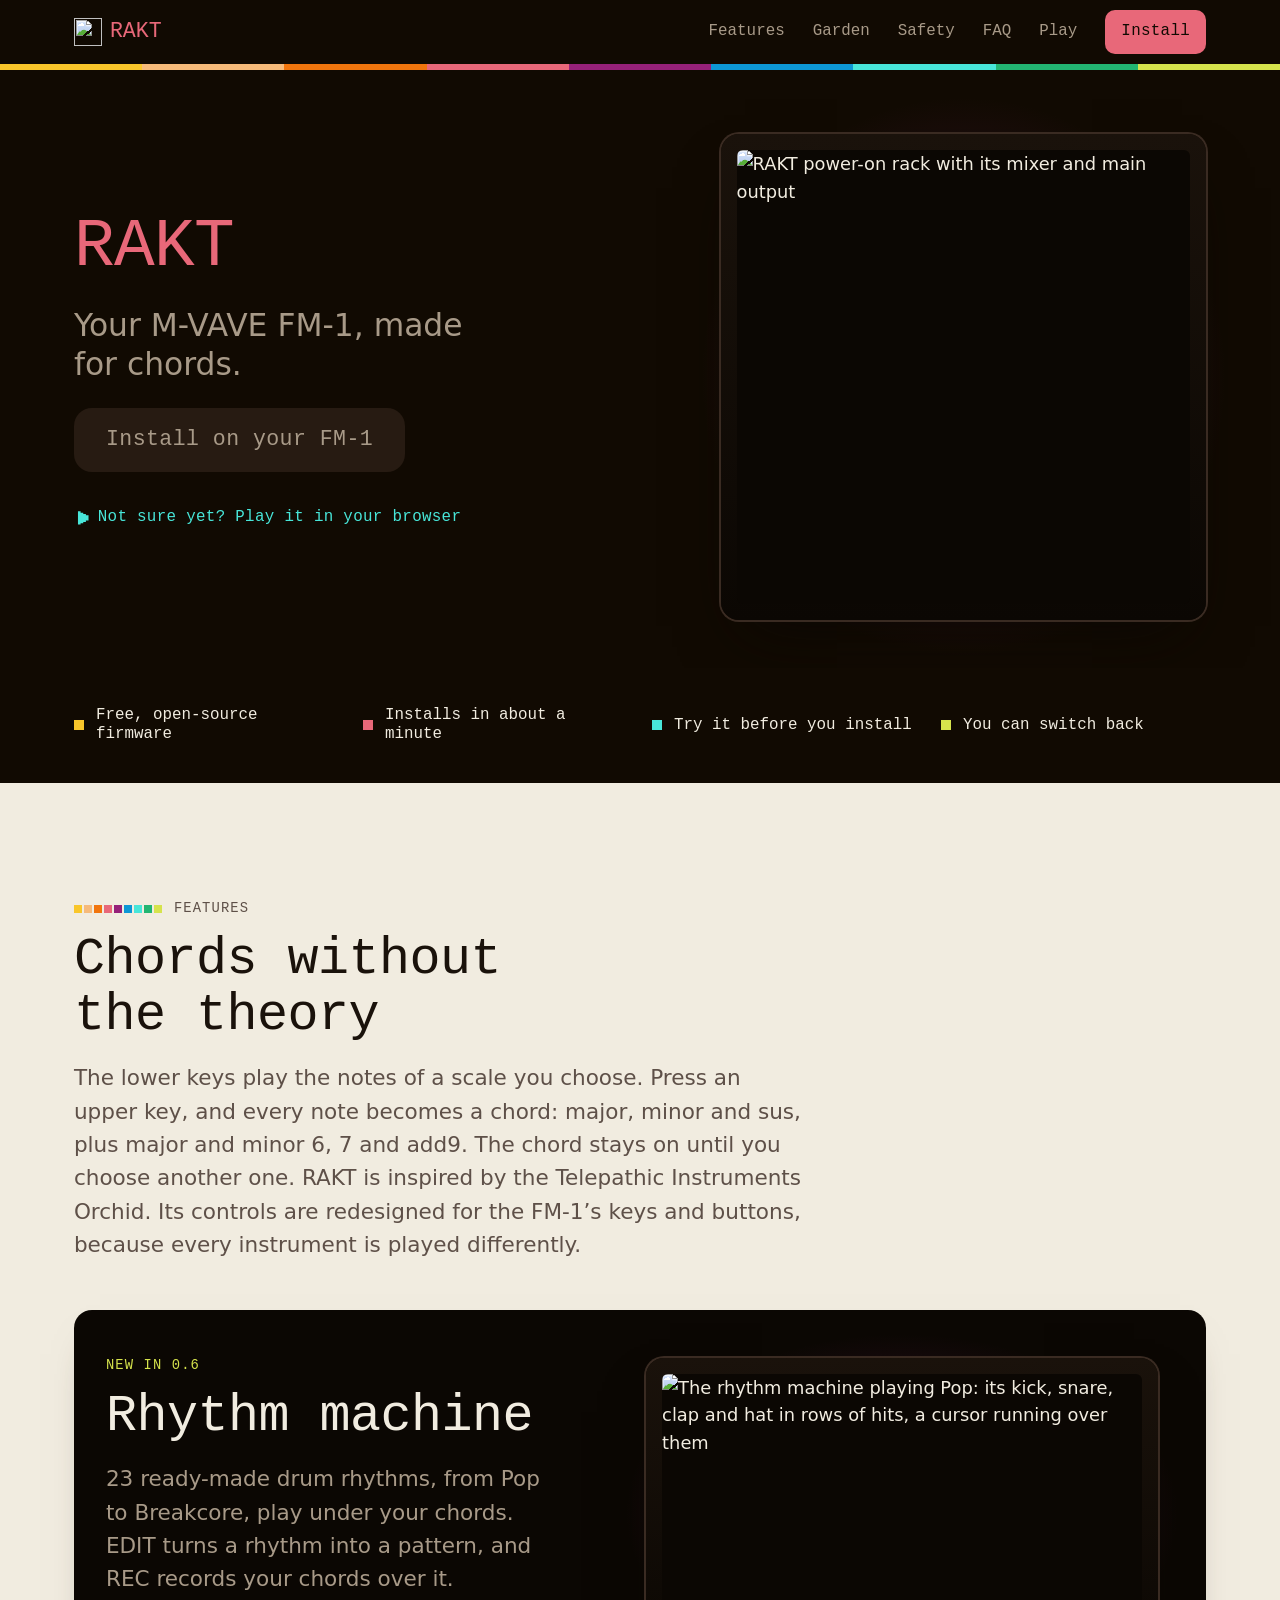
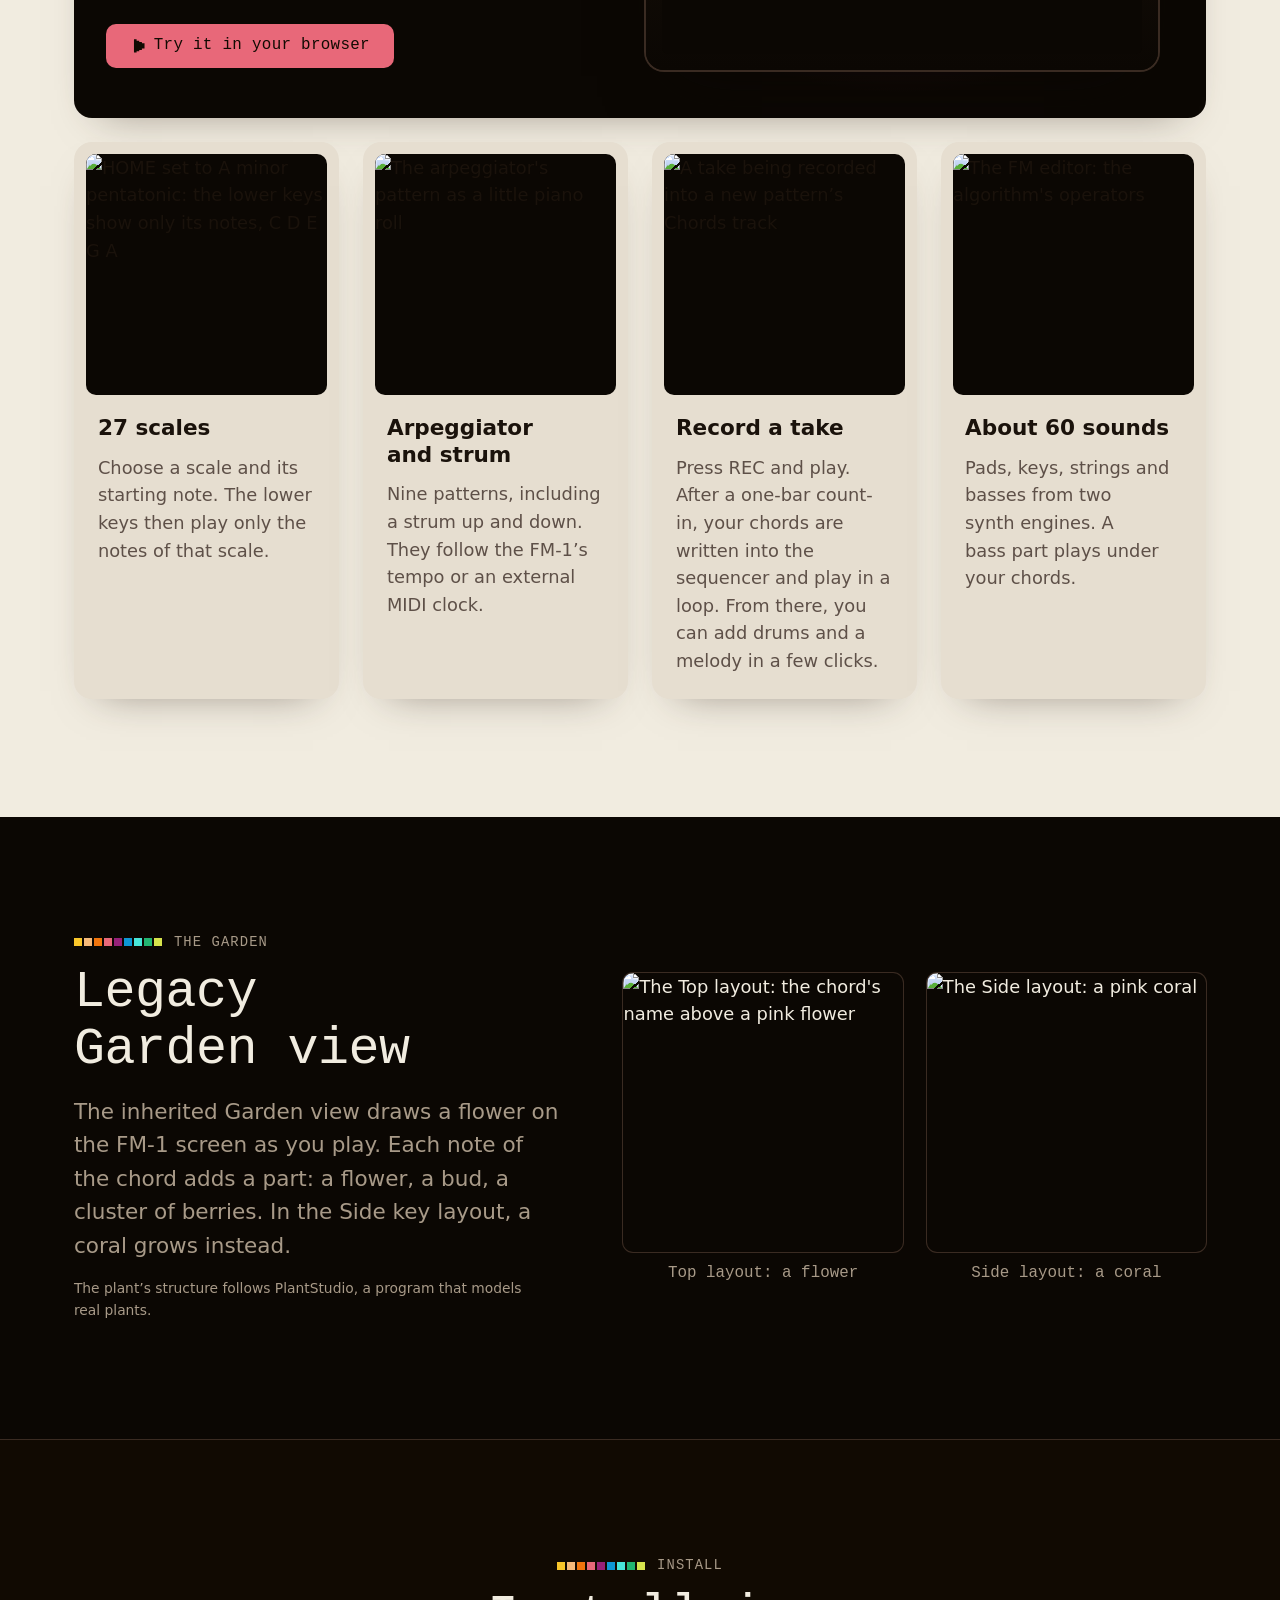
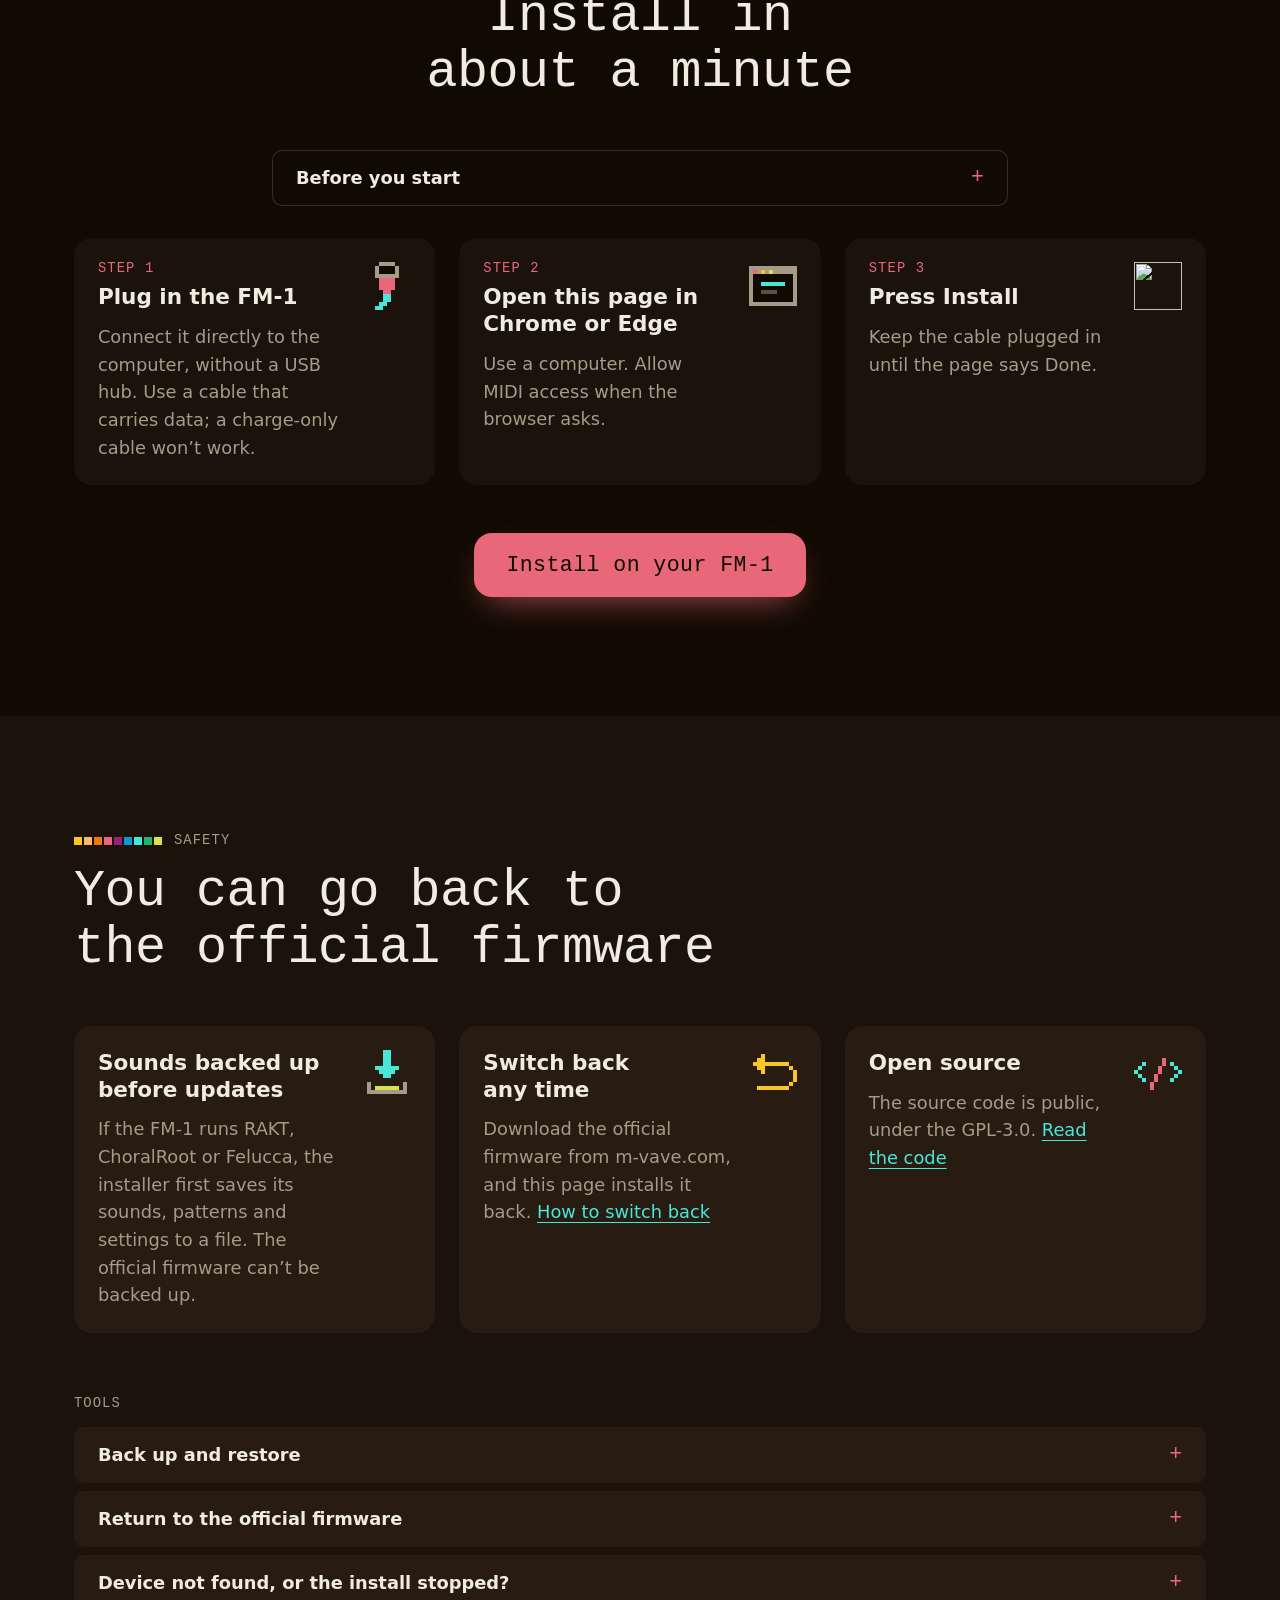
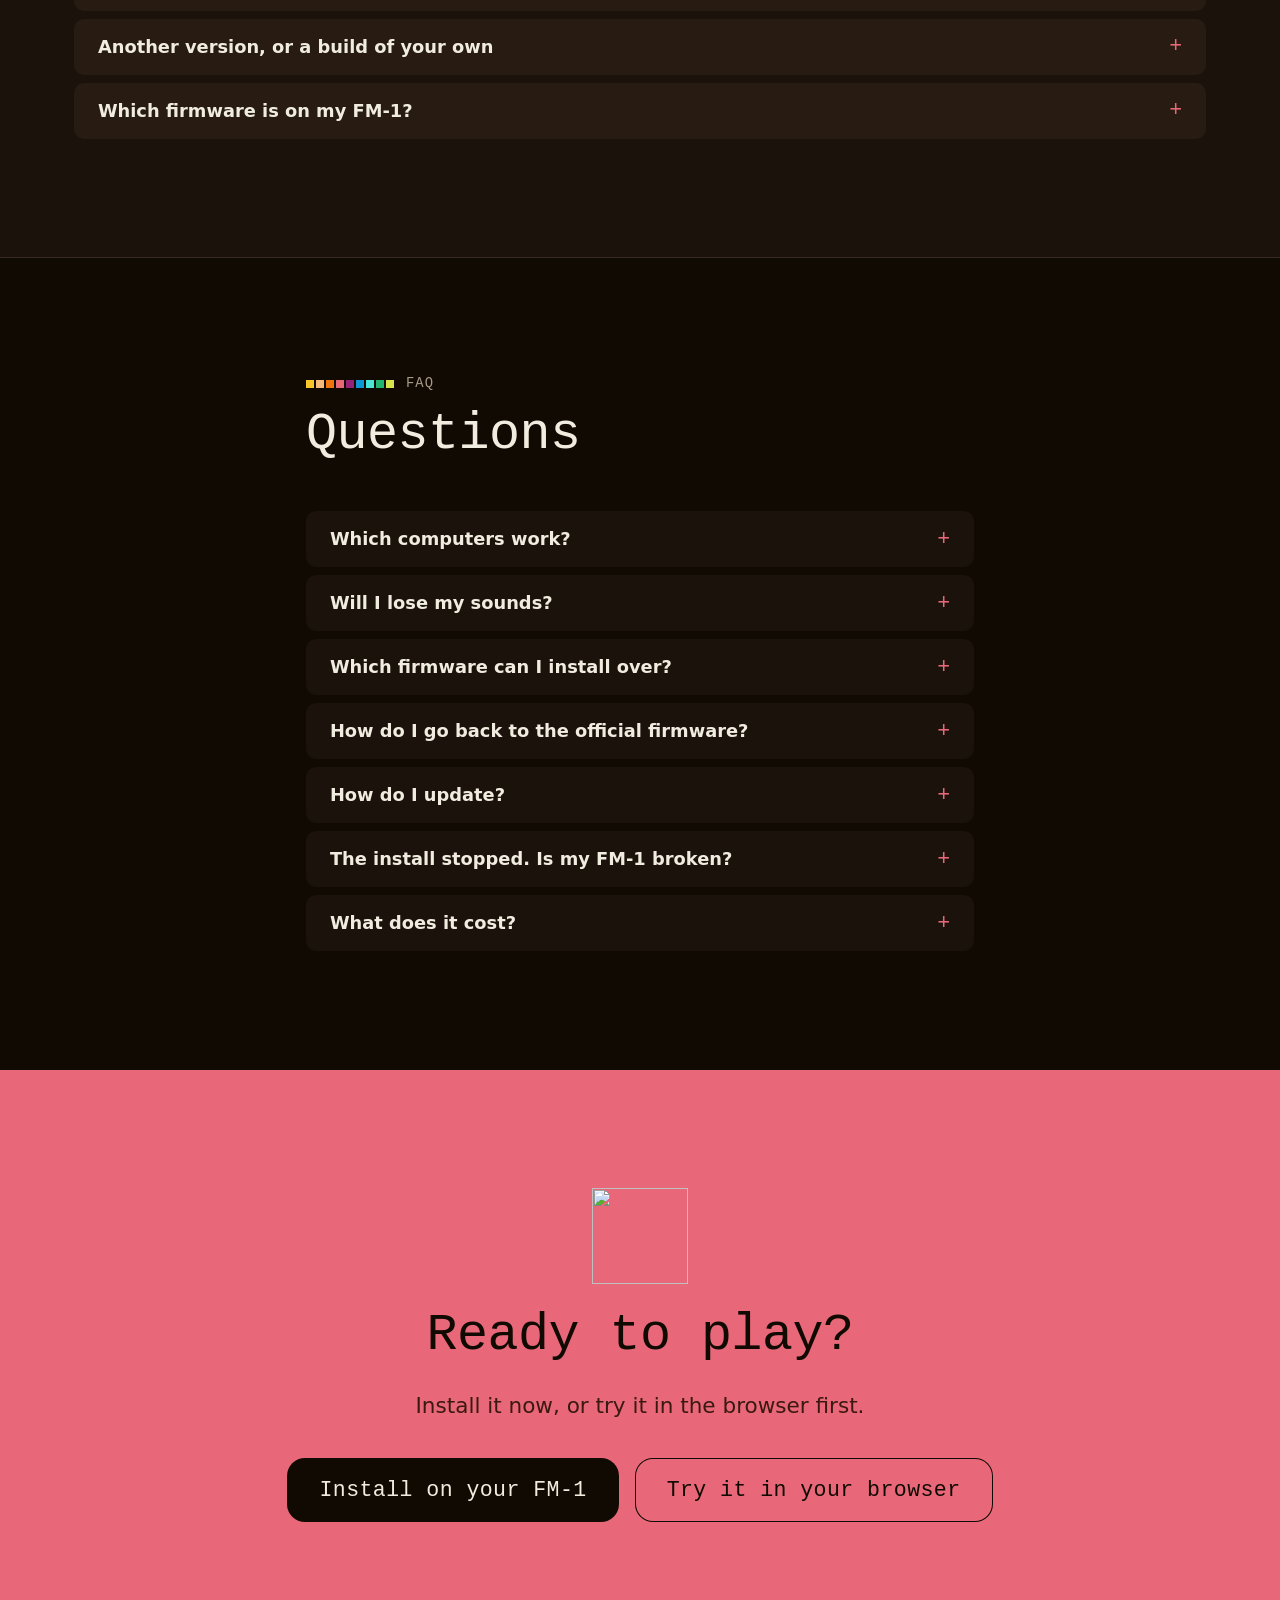
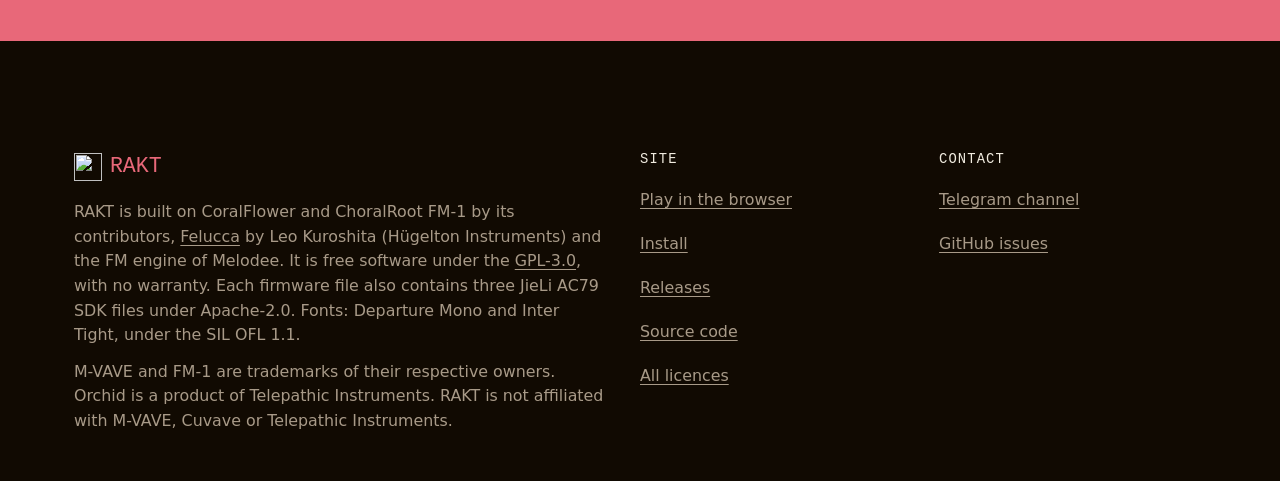
==== web/index.html @ 88589614 "Clean up RAKT branding and document Studio credits" ====
<!doctype html>
<!-- SPDX-License-Identifier: GPL-3.0-only
     Copyright (C) 2026 Leo Kuroshita (@kurogedelic), Hügelton Instruments
     Copyright (C) 2026 ChoralRoot FM-1 contributors (a fork of Felucca)
     Copyright (C) 2026 CoralFlower contributors -->
<!-- RAKT's site, its first page (/): what RAKT is, and its installer. The page's sections and the
     question each one answers: docs/site/STRUCTURE.md; the tokens and components: site.css (docs/site/DESIGN.md).
     The installer is ChoralRoot FM-1's (its web/index_pkg.html): the same update protocol (fm1ota.js), package checks
     (fm1pkg.js) and backup (fm1backup.js), loaded from this folder as modules. Its button is in the first screen, where
     its progress shows; every other "Install on your FM-1" button presses that one. The firmware to install: the newest
     version firmware/releases.json lists (fetched from this site and checked against its SHA-256), another version, or
     a .fwsc file the user picks (checked here before Install is enabled: RAKT and supported legacy identities, Felucca's
     update loader, every checksum of the package).
     web/test_installer.mjs runs this page against a simulated FM-1; tools/make_site.sh puts the site together. -->
<html lang="en">
<head>
<meta charset="utf-8">
<meta name="viewport" content="width=device-width, initial-scale=1">
<title>RAKT: chord firmware for the M-VAVE FM-1</title>
<meta name="description" content="RAKT makes the M-VAVE FM-1 an instrument for chords, with live chord guides, drums and editable progressions. It’s free and open source, and it installs from your browser in about a minute.">
<meta name="theme-color" content="#110A02">
<meta property="og:title" content="RAKT: chord firmware for the M-VAVE FM-1">
<meta property="og:description" content="Your M-VAVE FM-1, made for chords. Explore chords, drums and your own phrases. Free and open source.">
<meta property="og:image" content="images/rakt-boot/boot.gif">
<link rel="icon" href="favicon.svg" type="image/svg+xml">
<link rel="icon" href="favicon-32.png" sizes="32x32" type="image/png">
<link rel="apple-touch-icon" href="apple-touch-icon.png">
<link rel="preload" href="fonts/DepartureMono.woff" as="font" type="font/woff" crossorigin>
<link rel="stylesheet" href="site.css">
<script>document.documentElement.classList.add("js");</script>
</head>
<body>
<a class="skip" href="#main">Skip to content</a>
<header class="site-header">
  <div class="container site-header__row">
    <a class="brand" href="./" aria-label="RAKT, home"><img src="favicon.svg" width="28" height="28" alt=""><span><span class="brand-a">RAKT</span></span></a>
    <nav class="site-nav" aria-label="Sections">
      <a href="#features">Features</a>
      <a href="#garden">Garden</a>
      <a href="#safety">Safety</a>
      <a href="#faq">FAQ</a>
      <a href="play/">Play</a>
    </nav>
    <a class="btn btn--primary btn--sm site-header__cta" href="#install" data-header-cta>Install</a>
  </div>
  <div class="ramp" aria-hidden="true"><i></i><i></i><i></i><i></i><i></i><i></i><i></i><i></i><i></i></div>
</header>

<main id="main">
  <!-- 1 hero: what it is, for which device, one action (the installer itself) -->
  <section class="hero" id="install" aria-labelledby="hero-title">
    <div class="container hero__grid">
      <div class="hero__pitch">
        <h1 class="display-1" id="hero-title" tabindex="-1"><span class="brand-a">RAKT</span></h1>
        <p class="hero__lead">Your M-VAVE&nbsp;FM-1, made for chords.</p>
        <div class="installer">
          <button class="btn btn--primary btn--lg" id="go" type="button" disabled>Install on your FM-1</button>
          <p class="installer__ver" id="ver"></p>
          <p class="note" id="nomidi" hidden>Installing needs <b>Chrome or Edge on a computer</b>. On this device, you can still <a href="play/">try RAKT with sound</a>.</p>
          <noscript><p class="note note--warn">The installer needs JavaScript to talk to the FM-1.</p></noscript>
          <progress id="bar" max="100" value="0" aria-label="Install progress"></progress>
          <p class="installer__status" id="status" role="status"></p>
          <p class="pkg" id="pkg" role="status"></p>
          <label class="check" id="force-box" hidden><input id="force-risk" type="checkbox"><span><b>I understand the risk.</b> Install over this firmware anyway.</span></label>
          <div class="panel panel--ok" id="done" role="status" hidden>
            <p class="title" id="done-line"></p>
            <p>The FM-1 restarted with RAKT. You can unplug it now.</p>
            <p id="done-backup">To keep a copy of your sounds and patterns, use “<a href="#backup">Back up and restore</a>” below while the FM-1 is plugged in.</p>
          </div>
          <div class="panel panel--bad" id="interrupted" role="alert" hidden>
            <h3>The install stopped. In most cases, you can start it again.</h3>
            <p><b>Stopped before “Switching to update mode”?</b> Nothing was written. Plug the cable back in and press Install again.</p>
            <p><b>Stopped while writing, with the FM-1 still on?</b> It waits in update mode, with a black screen. Plug the cable back in and press Install again. Writing starts again from the beginning.</p>
            <p><b>Did it switch off, or did the battery die?</b> Switch it on. Three short flashes of the key lights and a black screen mean update mode: press Install again. This only works if the FM-1 already ran RAKT, or ChoralRoot 0.16 or later.</p>
            <p><b>One long flash, no flash, or a USB disk called WL82 UBOOT1.00?</b> See “<a href="#dark">Device not found</a>” below.</p>
          </div>
        </div>
        <a class="btn btn--ghost hero__play" href="play/"><svg viewBox="0 0 12 12" aria-hidden="true"><path d="M3 1h2v1h2v1h2v1h2v4h-2v1h-2v1h-2v1h-2z"/></svg>Not sure yet? Play it in your browser</a>
      </div>
      <div class="hero__visual">
        <div class="device">
          <div class="device__bezel"><img src="images/rakt-boot/boot.gif" width="240" height="240" alt="RAKT power-on rack with its mixer and main output" fetchpriority="high"></div>
        </div>
      </div>
    </div>
  </section>

  <!-- 2 facts: what it costs -->
  <section class="section section--band" aria-label="In short">
    <div class="container">
      <ul class="facts">
        <li style="--fact: var(--c-fire-400)"><i aria-hidden="true"></i>Free, open-source firmware</li>
        <li style="--fact: var(--c-rose-500)"><i aria-hidden="true"></i>Installs in about a minute</li>
        <li style="--fact: var(--c-sea-400)"><i aria-hidden="true"></i>Try it before you install</li>
        <li style="--fact: var(--c-lime-400)"><i aria-hidden="true"></i>You can switch back</li>
      </ul>
    </div>
  </section>

  <!-- 3 features: is it worth it -->
  <section class="section scope-inverse" id="features" aria-labelledby="features-title">
    <div class="container">
      <div class="section-head">
        <p class="eyebrow"><span class="ramp ramp--dots" aria-hidden="true"><i></i><i></i><i></i><i></i><i></i><i></i><i></i><i></i><i></i></span>Features</p>
        <h2 class="display-2" id="features-title">Chords without the theory</h2>
        <p class="lead">The lower keys play the notes of a scale you choose. Press an upper key, and every note becomes a chord: major, minor and sus, plus major and minor 6, 7 and add9. The chord stays on until you choose another one. RAKT is inspired by the Telepathic Instruments Orchid. Its controls are redesigned for the FM-1’s keys and buttons, because every instrument is played differently.</p>
      </div>
      <!-- the newest feature: a stage of its own on the cream, its screen playing, one action -->
      <article class="feature-new scope-stage" aria-labelledby="new-title">
        <div class="feature-new__text">
          <p class="feature-new__tag">New in 0.6</p>
          <h3 class="feature-new__title" id="new-title">Rhythm machine</h3>
          <p class="feature-new__lead">23 ready-made drum rhythms, from Pop to Breakcore, play under your chords. EDIT turns a rhythm into a pattern, and REC records your chords over it.</p>
          <a class="btn btn--primary feature-new__go" href="play/"><svg viewBox="0 0 12 12" aria-hidden="true"><path d="M3 1h2v1h2v1h2v1h2v4h-2v1h-2v1h-2v1h-2z"/></svg>Try it in your browser</a>
        </div>
        <div class="device feature-new__visual">
          <div class="device__bezel"><img src="images/rhythm.gif" width="480" height="280" alt="The rhythm machine playing Pop: its kick, snare, clap and hat in rows of hits, a cursor running over them" loading="lazy"></div>
        </div>
      </article>
      <div class="grid grid--4">
        <article class="card card--feature">
          <div class="card__media"><img src="images/scale.png" width="480" height="480" alt="HOME set to A minor pentatonic: the lower keys show only its notes, C D E G A" loading="lazy"></div>
          <h3 class="card__title">27 scales</h3>
          <p class="card__text">Choose a scale and its starting note. The lower keys then play only the notes of that scale.</p>
        </article>
        <article class="card card--feature">
          <div class="card__media"><img src="images/arp.png" width="480" height="480" alt="The arpeggiator's pattern as a little piano roll" loading="lazy"></div>
          <h3 class="card__title">Arpeggiator and strum</h3>
          <p class="card__text">Nine patterns, including a strum up and down. They follow the FM-1’s tempo or an external MIDI clock.</p>
        </article>
        <article class="card card--feature">
          <div class="card__media"><img src="images/take.png" width="480" height="480" alt="A take being recorded into a new pattern’s Chords track" loading="lazy"></div>
          <h3 class="card__title">Record a take</h3>
          <p class="card__text">Press REC and play. After a one-bar count-in, your chords are written into the sequencer and play in a loop. From there, you can add drums and a melody in a few clicks.</p>
        </article>
        <article class="card card--feature">
          <div class="card__media"><img src="images/fm-voice.png" width="480" height="480" alt="The FM editor: the algorithm's operators" loading="lazy"></div>
          <h3 class="card__title">About 60 sounds</h3>
          <p class="card__text">Pads, keys, strings and basses from two synth engines. A bass part plays under your chords.</p>
        </article>
      </div>
    </div>
  </section>

  <!-- 4 garden: why this one -->
  <section class="section scope-stage garden" id="garden" aria-labelledby="garden-title">
    <div class="container garden__grid">
      <div class="section-head garden__head">
        <p class="eyebrow"><span class="ramp ramp--dots" aria-hidden="true"><i></i><i></i><i></i><i></i><i></i><i></i><i></i><i></i><i></i></span>The garden</p>
        <h2 class="display-2" id="garden-title">Legacy Garden view</h2>
        <p class="lead">The inherited Garden view draws a flower on the FM-1 screen as you play. Each note of the chord adds a part: a flower, a bud, a cluster of berries. In the Side key layout, a coral grows instead.</p>
        <p class="caption">The plant’s structure follows PlantStudio, a program that models real plants.</p>
      </div>
      <div class="garden__screens">
        <figure class="screen"><img src="images/home.png" width="480" height="480" alt="The Top layout: the chord's name above a pink flower" loading="lazy"><figcaption>Top layout: a flower</figcaption></figure>
        <figure class="screen"><img src="images/coral.png" width="480" height="480" alt="The Side layout: a pink coral" loading="lazy"><figcaption>Side layout: a coral</figcaption></figure>
      </div>
    </div>
  </section>

  <!-- 5 how it installs: is it hard -->
  <section class="section" id="how" aria-labelledby="how-title">
    <div class="container">
      <div class="section-head section-head--center">
        <p class="eyebrow"><span class="ramp ramp--dots" aria-hidden="true"><i></i><i></i><i></i><i></i><i></i><i></i><i></i><i></i><i></i></span>Install</p>
        <h2 class="display-2" id="how-title">Install in about a minute</h2>
      </div>
      <details class="fold fold--quiet how__prep">
          <summary>Before you start</summary>
          <div class="fold__body">
            <ol class="checklist">
              <li><b>Charge the FM-1 fully.</b> It runs on battery during the install.</li>
              <li>Quit other apps that use MIDI, such as a DAW or a synth editor.</li>
              <li><b>Keep this page open</b> and the computer awake.</li>
            </ol>
            <p class="note note--warn"><b>Installing firmware is at your own risk.</b> RAKT is free software with no warranty. You can go back: the official firmware is on <a href="https://www.m-vave.com/download" target="_blank" rel="noopener">m-vave.com</a>.</p>
          </div>
      </details>
      <ol class="grid grid--3 steps">
        <li class="card card--icon">
          <svg class="pixel-icon" viewBox="0 0 12 12" width="48" height="48" aria-hidden="true"><path class="px-ash" d="M4 0h4v1h-4zM3 1h1v1h-1zM8 1h1v1h-1zM3 2h1v1h-1zM8 2h1v1h-1zM3 3h6v1h-6z"/><path class="px-night" d="M4 1h4v1h-4zM4 2h4v1h-4z"/><path class="px-rose" d="M4 4h4v1h-4zM4 5h4v1h-4zM4 6h4v1h-4zM5 7h2v1h-2z"/><path class="px-sea" d="M5 8h2v1h-2zM5 9h2v1h-2zM4 10h2v1h-2zM3 11h2v1h-2z"/></svg>
          <p class="step-label">Step 1</p>
          <h3 class="card__title">Plug in the FM-1</h3>
          <p class="card__text">Connect it directly to the computer, without a USB hub. Use a cable that carries data; a charge-only cable won’t work.</p>
        </li>
        <li class="card card--icon">
          <svg class="pixel-icon" viewBox="0 0 12 12" width="48" height="48" aria-hidden="true"><path class="px-ash" d="M0 1h12v1h-12zM0 2h1v1h-1zM2 2h1v1h-1zM4 2h1v1h-1zM6 2h6v1h-6zM0 3h1v1h-1zM11 3h1v1h-1zM0 4h1v1h-1zM11 4h1v1h-1zM0 5h1v1h-1zM11 5h1v1h-1zM0 6h1v1h-1zM11 6h1v1h-1zM0 7h1v1h-1zM11 7h1v1h-1zM0 8h1v1h-1zM11 8h1v1h-1zM0 9h1v1h-1zM11 9h1v1h-1zM0 10h12v1h-12z"/><path class="px-rose" d="M1 2h1v1h-1z"/><path class="px-fire" d="M3 2h1v1h-1z"/><path class="px-lime" d="M5 2h1v1h-1z"/><path class="px-night" d="M1 3h10v1h-10zM1 4h10v1h-10zM1 5h2v1h-2zM9 5h2v1h-2zM1 6h10v1h-10zM1 7h2v1h-2zM7 7h4v1h-4zM1 8h10v1h-10zM1 9h10v1h-10z"/><path class="px-sea" d="M3 5h6v1h-6z"/><path class="px-dim" d="M3 7h4v1h-4z"/></svg>
          <p class="step-label">Step 2</p>
          <h3 class="card__title">Open this page in Chrome or Edge</h3>
          <p class="card__text">Use a computer. Allow MIDI access when the browser asks.</p>
        </li>
        <li class="card card--icon">
          <img class="pixel-icon" src="favicon.svg" width="48" height="48" alt="">
          <p class="step-label">Step 3</p>
          <h3 class="card__title">Press Install</h3>
          <p class="card__text">Keep the cable plugged in until the page says Done.</p>
        </li>
      </ol>
      <div class="how__cta">
        <a class="btn btn--primary btn--lg" href="#install" data-install>Install on your FM-1</a>
      </div>
    </div>
  </section>

  <!-- 6 safety: can I break it, will I lose my sounds -->
  <section class="section scope-surface" id="safety" aria-labelledby="safety-title">
    <div class="container">
      <div class="section-head">
        <p class="eyebrow"><span class="ramp ramp--dots" aria-hidden="true"><i></i><i></i><i></i><i></i><i></i><i></i><i></i><i></i><i></i></span>Safety</p>
        <h2 class="display-2" id="safety-title">You can go back to the official firmware</h2>
      </div>
      <div class="grid grid--3">
        <div class="card card--icon">
          <svg class="pixel-icon" viewBox="0 0 12 12" width="48" height="48" aria-hidden="true"><path class="px-sea" d="M5 0h2v1h-2zM5 1h2v1h-2zM5 2h2v1h-2zM5 3h2v1h-2zM3 4h6v1h-6zM4 5h4v1h-4zM5 6h2v1h-2z"/><path class="px-ash" d="M1 8h1v1h-1zM10 8h1v1h-1zM1 9h1v1h-1zM10 9h1v1h-1zM1 10h10v1h-10z"/><path class="px-lime" d="M3 9h6v1h-6z"/></svg>
          <h3 class="card__title">Sounds backed up before updates</h3>
          <p class="card__text">If the FM-1 runs RAKT, ChoralRoot or Felucca, the installer first saves its sounds, patterns and settings to a file. The official firmware can’t be backed up.</p>
        </div>
        <div class="card card--icon">
          <svg class="pixel-icon" viewBox="0 0 12 12" width="48" height="48" aria-hidden="true"><path class="px-fire" d="M3 1h1v1h-1zM2 2h2v1h-2zM1 3h9v1h-9zM2 4h2v1h-2zM10 4h1v1h-1zM3 5h1v1h-1zM11 5h1v1h-1zM11 6h1v1h-1zM11 7h1v1h-1zM10 8h1v1h-1zM2 9h8v1h-8z"/></svg>
          <h3 class="card__title">Switch back any time</h3>
          <p class="card__text">Download the official firmware from <span class="nowrap">m-vave.com</span>, and this page installs it back. <a href="#stock">How to switch back</a></p>
        </div>
        <div class="card card--icon">
          <svg class="pixel-icon" viewBox="0 0 12 12" width="48" height="48" aria-hidden="true"><path class="px-rose" d="M7 2h1v1h-1zM7 3h1v1h-1zM6 4h1v1h-1zM6 5h1v1h-1zM5 6h1v1h-1zM5 7h1v1h-1zM4 8h1v1h-1zM4 9h1v1h-1z"/><path class="px-sea" d="M2 3h1v1h-1zM9 3h1v1h-1zM1 4h1v1h-1zM10 4h1v1h-1zM0 5h1v1h-1zM11 5h1v1h-1zM1 6h1v1h-1zM10 6h1v1h-1zM2 7h1v1h-1zM9 7h1v1h-1z"/></svg>
          <h3 class="card__title">Open source</h3>
          <p class="card__text">The source code is public, under the GPL-3.0. <a href="https://github.com/chasedeanda/rakt-fm1" target="_blank" rel="noopener">Read the code</a></p>
        </div>
      </div>

      <h3 class="tools__title">Tools</h3>
      <div class="tools">
        <details class="fold" id="backup">
          <summary>Back up and restore</summary>
          <div class="fold__body">
            <label class="check"><input id="backup-first" type="checkbox" checked><span><b>Back up my sounds before installing.</b> On by default.</span></label>
            <p class="note" id="backup-note" role="status" hidden></p>
            <div class="fold__cols">
              <div>
                <p>A backup is one .json file. It holds everything saved on the FM-1: your settings, the sequencer’s patterns and song, sound banks and 32 user sounds.</p>
                <p>Restore copies a backup onto the FM-1. It checks every part before it writes, then restarts the FM-1.</p>
                <p>Backup and restore work with RAKT, ChoralRoot and Felucca. The official firmware can’t make backups.</p>
              </div>
              <div>
                <div class="actions"><button class="btn btn--secondary" id="backup-go" type="button" disabled>Back up</button></div>
                <div class="filepick">
                  <button class="btn btn--secondary" id="restore-pick" type="button">Choose a backup file (.json)</button>
                  <span class="fname" id="restore-name">No file chosen</span>
                  <input id="restore-file" type="file" accept=".json,application/json" hidden>
                </div>
                <div class="actions"><button class="btn btn--secondary" id="restore-go" type="button" disabled>Restore</button></div>
                <p class="installer__status" id="backup-status" role="status"></p>
              </div>
            </div>
          </div>
        </details>
        <details class="fold" id="stock">
          <summary>Return to the official firmware</summary>
          <div class="fold__body">
            <div class="fold__cols">
              <div>
                <p class="note note--warn">The official firmware can’t use RAKT’s sounds, patterns or settings, so this page saves them to a backup file first.</p>
                <p>Download the official FM-1 V15 from <a href="https://www.m-vave.com/download" target="_blank" rel="noopener">M-VAVE Downloads</a>. Then choose its FM-1.fwsc file here, exactly as downloaded. Your browser checks the file, and nothing is uploaded.</p>
              </div>
              <div>
                <div class="filepick">
                  <button class="btn btn--secondary" id="stock-pick" type="button">Choose the official FM-1.fwsc</button>
                  <span class="fname" id="stock-name">No file chosen</span>
                  <input id="stock-file" type="file" accept=".fwsc" hidden>
                </div>
                <label class="check"><input id="stock-recovery" type="checkbox"><span>I’m finishing an update that was cut off, and I already have a backup on this computer.</span></label>
                <div class="actions"><button class="btn btn--secondary" id="stock-go" type="button" disabled>Back up and return to official V15</button></div>
              </div>
            </div>
            <progress id="stock-bar" max="100" value="0" aria-label="Progress of the return to the official firmware"></progress>
            <p class="installer__status" id="stock-status" role="status"></p>
            <div class="panel panel--ok" id="stock-done" role="status" hidden>
              <p class="title" id="stock-done-line"></p>
              <p id="stock-done-data"></p>
              <p>To come back, install RAKT with the Install button at the top. Then press Restore and choose that backup file.</p>
            </div>
            <div class="panel panel--bad" id="stock-interrupted" role="alert" hidden>
              <h3>The return to the official firmware stopped.</h3>
              <p><b>Stopped before “Switching to update mode”?</b> Nothing was written. Plug the cable back in and press the button again.</p>
              <p><b>Stopped while writing, with the FM-1 still on?</b> It waits in update mode, with a black screen. Plug the cable back in, tick “I’m finishing an update that was cut off” and press the button again, with the same official file chosen.</p>
              <p><b>Did it switch off, or did the battery die?</b> Switch it on and do the same. If this page doesn’t find it, see “<a href="#dark">Device not found</a>”.</p>
            </div>
            <details class="log-fold"><summary>Show the log</summary><pre class="log" id="stock-log"></pre></details>
          </div>
        </details>
        <details class="fold" id="dark">
          <summary>Device not found, or the install stopped?</summary>
          <div class="fold__body">
            <div class="fold__cols">
              <div>
                <p><b>Check the cable first.</b> Use a data cable, straight to the computer, not through a hub. Quit other apps that use MIDI. Switch the FM-1 on and press Install again.</p>
                <p><b>Start update mode by hand.</b> In update mode, the screen stays black and the FM-1 waits for new firmware. Switch the FM-1 off. Hold OCT&minus; and switch it on. When the key lights flash three times and the screen stays black, it is in update mode: press Install. To leave without installing, switch the FM-1 off and on. This works with RAKT, or ChoralRoot 0.16 or later.</p>
                <p><b>One long flash instead of three?</b> Switch off for 10 seconds and try once more. A second long flash means the FM-1 can’t start update mode by itself. Until you switch it off, it appears as the USB disk described below.</p>
                <p><b>While RAKT runs,</b> you can also hold OCT&minus;, OCT+ and HOME for five seconds. A countdown appears; let go to cancel. When it ends, the FM-1 is in update mode.</p>
              </div>
              <div>
                <p><b>A screen that says SAFE MODE?</b> The firmware crashed twice while starting, so it now starts without your saved data. That data stays untouched. Back up and Install both work in safe mode. To try your saved data again, switch the FM-1 off and on.</p>
                <p><b>A black screen, and a USB disk called WL82 UBOOT1.00</b> (USB ID 4C4A:8057) instead of the FM-1? That is the chip’s ROM boot mode. The firmware doesn’t start, and this page can’t reach the FM-1 in this mode. Don’t format that disk. The <a href="https://github.com/Quixotic7/MvaveFM1Unbricker" target="_blank" rel="noopener">MvaveFM1Unbricker</a> tool can put the official V15 back over the same cable.</p>
                <p><b>Nothing shows up at all, not even that disk?</b> Then the way back is hardware: the FM-1 Transporter, a small RP2040 board on the USB lines. See <a href="https://github.com/kurogedelic/FM-1-transporter" target="_blank" rel="noopener">FM-1-transporter</a>.</p>
              </div>
            </div>
          </div>
        </details>
        <details class="fold" id="own">
          <summary>Another version, or a build of your own</summary>
          <div class="fold__body">
            <div class="versions" id="versions" role="group" aria-label="Released versions" hidden></div>
            <div class="notes" id="notes"></div>
            <p id="rel-none">Testing your own build? Choose its .fwsc file here.</p>
            <p id="rel-some" hidden>Or choose a build of your own:</p>
            <div class="filepick">
              <button class="btn btn--secondary" id="pkg-pick" type="button">Choose a .fwsc file</button>
              <span class="fname" id="pkg-name">No file chosen</span>
              <input id="pkg-file" type="file" accept=".fwsc" hidden>
            </div>
            <p class="pkg" id="pkg-own" role="status"></p>
            <p class="caption" id="pkg-sum"></p>
            <div class="actions"><a class="btn btn--primary" href="#install" data-install>Install on your FM-1</a></div>
          </div>
        </details>
        <details class="fold" id="check">
          <summary>Which firmware is on my FM-1?</summary>
          <div class="fold__body">
            <div class="actions">
              <button class="btn btn--secondary" id="check-go" type="button" disabled>Ask the FM-1</button>
              <p class="unit" id="unit" role="status" hidden></p>
            </div>
            <details class="log-fold"><summary>Show the log</summary><pre class="log" id="log"></pre></details>
          </div>
        </details>
      </div>
    </div>
  </section>

  <!-- 7 FAQ: the questions left -->
  <section class="section" id="faq" aria-labelledby="faq-title">
    <div class="container container--narrow">
      <div class="section-head">
        <p class="eyebrow"><span class="ramp ramp--dots" aria-hidden="true"><i></i><i></i><i></i><i></i><i></i><i></i><i></i><i></i><i></i></span>FAQ</p>
        <h2 class="display-2" id="faq-title">Questions</h2>
      </div>
      <details class="fold">
        <summary>Which computers work?</summary>
        <div class="fold__body"><p>The installer works in Chrome or Edge on a computer: Windows, macOS, Linux or ChromeOS. On a phone, you can still <a href="play/">try it in the browser</a>.</p></div>
      </details>
      <details class="fold">
        <summary>Will I lose my sounds?</summary>
        <div class="fold__body"><p>From RAKT, ChoralRoot or Felucca: no. An update keeps RAKT’s sounds, and the installer saves the others to a file first. From the official firmware: RAKT can’t use its sounds, and this page can’t save them.</p></div>
      </details>
      <details class="fold">
        <summary>Which firmware can I install over?</summary>
        <div class="fold__body"><p>The official M-VAVE firmware, ChoralRoot, Felucca and Melodee. To keep your FM-1 safe, the installer refuses early test builds such as Sloop.</p></div>
      </details>
      <details class="fold">
        <summary>How do I go back to the official firmware?</summary>
        <div class="fold__body"><p>Download the official FM-1 V15 file from <span class="nowrap">m-vave.com</span>. Then open “<a href="#stock">Return to the official firmware</a>” on this page, choose that file and press “Back up and return to official V15”.</p></div>
      </details>
      <details class="fold">
        <summary>How do I update?</summary>
        <div class="fold__body"><p>Come back to this page and press Install. It picks the newest version and keeps your sounds.</p></div>
      </details>
      <details class="fold">
        <summary>The install stopped. Is my FM-1 broken?</summary>
        <div class="fold__body"><p>Almost never. Plug the cable back in and press Install again. If the FM-1 doesn’t show up, see “<a href="#dark">Device not found</a>”.</p></div>
      </details>
      <details class="fold">
        <summary>What does it cost?</summary>
        <div class="fold__body"><p>Nothing. There are no ads and no paid version.</p></div>
      </details>
    </div>
  </section>

  <!-- 8 the end: one more chance to act -->
  <section class="section scope-accent final" aria-labelledby="final-title">
    <div class="container final__inner">
      <img class="pixel-icon pixel-icon--xl" src="favicon.svg" width="96" height="96" alt="">
      <h2 class="display-2" id="final-title">Ready to play?</h2>
      <p class="lead">Install it now, or try it in the browser first.</p>
      <div class="actions final__actions">
        <a class="btn btn--primary btn--lg" href="#install" data-install>Install on your FM-1</a>
        <a class="btn btn--secondary btn--lg" href="play/">Try it in your browser</a>
      </div>
    </div>
  </section>
</main>

<footer class="site-footer">
  <div class="container">
    <div class="site-footer__grid">
      <div>
        <p><a class="brand" href="./"><img src="favicon.svg" width="28" height="28" alt=""><span><span class="brand-a">RAKT</span></span></a></p>
        <p>RAKT is built on CoralFlower and ChoralRoot FM-1 by its contributors, <a href="https://github.com/hugelton/Felucca" target="_blank" rel="noopener">Felucca</a> by Leo Kuroshita (Hügelton Instruments) and the FM engine of Melodee. It is free software under the <a href="firmware/LICENSE">GPL-3.0</a>, with no warranty. Each firmware file also contains three JieLi AC79 SDK files under Apache-2.0. Fonts: Departure Mono and Inter Tight, under the SIL OFL 1.1.</p>
        <p>M-VAVE and FM-1 are trademarks of their respective owners. Orchid is a product of Telepathic Instruments. RAKT is not affiliated with M-VAVE, Cuvave or Telepathic Instruments.</p>
      </div>
      <nav aria-labelledby="foot-site">
        <h2 id="foot-site">Site</h2>
        <ul>
          <li><a href="play/">Play in the browser</a></li>
          <li><a href="#install">Install</a></li>
          <li><a href="https://github.com/chasedeanda/rakt-fm1/releases" target="_blank" rel="noopener">Releases</a></li>
          <li><a href="https://github.com/chasedeanda/rakt-fm1" target="_blank" rel="noopener">Source code</a></li>
          <li><a href="https://github.com/chasedeanda/rakt-fm1/blob/main/LICENSING.md" target="_blank" rel="noopener">All licences</a></li>
        </ul>
      </nav>
      <nav aria-labelledby="foot-contact">
        <h2 id="foot-contact">Contact</h2>
        <ul>
          <li><a href="https://t.me/ficusficusov" target="_blank" rel="noopener">Telegram channel</a></li>
          <li><a href="https://github.com/chasedeanda/rakt-fm1/issues" target="_blank" rel="noopener">GitHub issues</a></li>
        </ul>
      </nav>
    </div>
  </div>
</footer>

<script type="module">
import { Package, productOf, logicalImage, sha256hex, crc16, validateStockPackage, STOCK_V15_SIZE, STOCK_APP_SIZE } from "./fm1pkg.js";
import { Updater, classifyFirmware, refusalText } from "./fm1ota.js";
import { BackupConnection, captureBackup, restoreBackup, deviceInfo, restartDevice, readBackup, backupFamily, backupFileName, objectNames } from "./fm1backup.js";

const $ = (id) => document.getElementById(id);
const PRODUCT = "FM-1_57258001";                      // RAKT (tools/build.py)
const LEGACY_PRODUCTS = ["FM-1_26730001", "FM-1_936", "FM-1_930"]; // explicit local legacy firmware packages
const MODEL = PRODUCT.split("_")[0];
const LOADER_MARK = "FELUCCA-LOADER-1";          // Felucca's update loader (tools/fm1pkg_make.py ota.bin): never a vendor one
const PKG_FLASH = 0x93000, PKG_APP_BASE = 0x4000; // the FM-1 flash layout of every fm1pkg_make.py package
const PKG_MAX = 4 << 20;                          // (a package is about 640 KB: anything far larger is not one)
const RELEASES = "firmware/releases.json";        // the versions hosted on this site; missing: only a file is offered
const FIRMWARE_DIR = "firmware/";
// the families whose data stays usable in the flash after RAKT is installed (no restore offered afterwards)
const KEEPS_DATA = ["coralflower", "choralroot"];

const TEXT = {
  en: {
    nomidi: "This browser can’t reach the FM-1. Open this page in Chrome or Edge on a computer.",
    denied: "The browser blocked MIDI. Click the icon left of the address bar, allow MIDI devices, then press the button again.",
    notfound: "No FM-1 found. Check the cable (a data cable, straight to the computer), switch the FM-1 on, quit other MIDI apps and try again.",
    model: "The device you connected isn’t an FM-1.",
    lost: "The USB connection dropped. Plug the cable back in and press Install again.",
    stopped: "The FM-1 stopped answering. Plug the cable back in and press Install again.",
    noloader: "The FM-1 didn’t switch to update mode. Plug the cable back in and press Install again. Once in update mode, the FM-1 stays there until writing finishes.",
    noreturn: "The FM-1 didn’t come back after the write. Switch it off and on.",
    mismatch: "Installed, but the FM-1 now reports different firmware: ",
    badreq: "The FM-1 asked for data the file doesn’t have. Plug the cable back in and press Install again.",
    error: "Error: ",
    leave: "Writing to the FM-1. Don’t close this page.",
    cancelled: "Cancelled. Nothing was written.",
    start: "Starting",
    verify: "The FM-1 is checking the package",
    loader: "Switching to update mode",
    write: "Writing. Don’t unplug the FM-1.",
    reboot: "Restarting",
    done: "Done",
    // the firmware to install
    installV: "Install on your FM-1",
    installNone: "Install on your FM-1",
    noFile: "No file chosen",
    newest: "Newest",
    noRelease: "No release yet: the first one is still being tested.",
    pkgChecking: "Checking {name} …",
    pkgOk: "Ready to install {name}. Your browser checked it: a complete, undamaged RAKT build.",
    pkgRelOk: "Ready to install RAKT {version}. The file matches the released one.",
    pkgSum: "SHA-256 {sum}",
    pkgNotFm1: "{name} isn’t an FM-1 firmware file (.fwsc). Choose another file.",
    pkgStock: "{name} is the official M-VAVE firmware ({id}), not RAKT. To go back to it, use “Return to the official firmware” below.",
    pkgIdentity: "{name} isn’t a RAKT package: it’s made for {id}. Choose a RAKT build.",
    pkgNoLoader: "{name} isn’t a complete RAKT build. Choose another file.",
    pkgLayout: "{name} isn’t a complete RAKT build. Choose another file.",
    pkgDamaged: "{name} is damaged ({detail}). Download it again.",
    pkgBadHash: "The file for RAKT {version} doesn’t match the released one. Reload the page.",
    pkgRead: "Couldn’t read {name}: {detail}",
    download: "Download {file}",
    // the backup
    backup: "Saving a backup ",
    backupSaved: "Backup saved: ",
    noBackup: "This FM-1 can’t be backed up from here (it runs the official firmware or an older Felucca).",
    noBackupCf: "The currently installed firmware can’t make a backup, so the installer skips the backup. Your sounds and settings stay safe: the update only rewrites the firmware.",
    noBackupConfirm: "The FM-1 couldn’t be backed up. Install anyway, without a backup? Its saved sounds, patterns and settings may be lost.",
    restoreOffer: "RAKT is installed. Restore the backup you just saved (settings, user sounds, FM6 patches)?",
    restoreConfirm: "Restore this backup onto the FM-1? It replaces what the FM-1 has saved, and the FM-1 restarts afterwards.",
    restoring: "Restoring ",
    restoreBusy: "Stop the loop on the FM-1 to continue the restore",
    restored: "Restored: ",
    restoreSkipped: " (not used by this firmware, kept in the file: ",
    badBackup: "Not a usable backup file: ",
    // the firmware that runs
    forceConfirm: "Install RAKT over {name} anyway? This isn’t supported. An install like this has already left one FM-1 unable to start (recovery: github.com/Quixotic7/MvaveFM1Unbricker). Continue only if you can recover the FM-1 yourself.",
    cnTesting: "Looking for the FM-1. Nothing gets written.",
    cnCf: "Your FM-1 runs {name}. Installing RAKT keeps your saved sounds and settings.",
    cnOther: "Your FM-1 runs {name}. You can install RAKT over it.",
    cnLoader: "Your FM-1 is in update mode ({identity}). Either an update was cut off or someone started it by hand. Press Install to finish writing.",
    dnRuns: "Done. Your FM-1 now runs {name}.",
    dnPlain: "Done. RAKT is installed.",
    dnOther: "Written, but the FM-1 now says it runs {name}.",
    // the return to the official V15
    stockNeedBackup: "An FM-1 in update mode can’t be backed up. Tick “I’m finishing an update that was cut off” only if you already saved a backup.",
    stockValid: "The official V15 file is valid. Ready.",
    stockConfirm: "Is the backup file saved on this computer? Then continue to install the official V15. The official firmware can’t open RAKT’s data.",
    stockError: "Not the official firmware file: ",
    stockWrongFile: "Choose the unmodified official FM-1 V15 file (FM-1.fwsc).",
    stockDnLine: "The FM-1 now runs the official V15 ({identity}).",
    stockDnSaved: "RAKT’s sounds, patterns and settings are in the backup saved before the write: {file}.",
    stockDnEarlier: "No backup was saved this time. RAKT’s sounds, patterns and settings are in the backup you saved earlier.",
  },
};
const lang = "en";
const t = (k) => TEXT[lang][k];
const tv = (k, vals) => Object.entries(vals).reduce((s, [a, v]) => s.split(`{${a}}`).join(String(v)), t(k));
const esc = (s) => String(s).replace(/[&<>"]/g, (c) => ({ "&": "&amp;", "<": "&lt;", ">": "&gt;", "\"": "&quot;" })[c]);
const MONTHS = ["January", "February", "March", "April", "May", "June", "July", "August", "September", "October", "November", "December"];
const dateText = (iso) => { const m = /^(\d{4})-(\d\d)-(\d\d)$/.exec(iso || ""); return m ? `${Number(m[3])} ${MONTHS[Number(m[2]) - 1]} ${m[1]}` : ""; };

// where the messages go: the installer in the first screen, the "Back up and restore" tool or the "Return to the
// official firmware" tool (each its own status line, far below the first screen; the last one its own log too).
// Everything that reports (takeBackup, failSay, the steps) goes through say / sayK / log.
const OUT_TOP = { status: "status", log: null }, OUT_BACKUP = { status: "backup-status", log: null }, OUT_STOCK = { status: "stock-status", log: "stock-log" };
let out = OUT_TOP;
const sayAt = (where, fn) => { const was = out; out = where; try { return fn(); } finally { out = was; } };
const sayK = (k, arg = "") => { $(out.status).textContent = t(k) + arg; };
const say = (txt) => { $(out.status).textContent = txt; };
const log = (line) => { $("log").textContent += line + "\n"; if (out.log) $(out.log).textContent += line + "\n"; };

let writing = false;
let pkgProduct = null;
let image = null;                                // the logical image Install writes, set only after its checks passed
let pick = null;                                 // what Install writes: { rel, label, file } (a release) or { label, file }
let releases = [];                               // firmware/releases.json, newest first, each { version, sha256, file, url }
let pkgEpoch = 0;                                // (a later choice wins over a check still running)
let stock = null, stockFileEpoch = 0, restoreArc = null, restoreEpoch = 0;
let unit = null, unitAsked = false;              // "What is on my FM-1?": what was read (identify(), or { loader })
const canMidi = typeof navigator !== "undefined" && !!navigator.requestMIDIAccess;
const midiAccess = () => navigator.requestMIDIAccess({ sysex: true });

const lockInstaller = (on) => {
  writing = on;
  $("go").disabled = on || !canMidi || !image;
  $("pkg-pick").disabled = on; $("pkg-file").disabled = on;
  $("backup-first").disabled = on; $("force-risk").disabled = on;
  $("check-go").disabled = on || !canMidi;
  $("backup-go").disabled = on || !canMidi; $("restore-go").disabled = on || !canMidi || !restoreArc;
  $("restore-file").disabled = on; $("restore-pick").disabled = on;
  $("stock-go").disabled = on || !canMidi || !stock; $("stock-file").disabled = on; $("stock-pick").disabled = on; $("stock-recovery").disabled = on;
  renderPick();
};
window.addEventListener("beforeunload", (e) => { if (writing) { e.preventDefault(); e.returnValue = t("leave"); } });

// ---- backup / restore (fm1backup.js: Felucca's protocol, answered by ChoralRoot and RAKT on their objects) ----
const coded = (code, detail = "") => Object.assign(new Error(code + (detail ? ": " + detail : "")), { code, detail });
const pct = (d, total) => `${Math.round(d / Math.max(1, total) * 100)}%`;
function saveJson(obj, name) {                  // -> the file name (the browser's download)
  const url = URL.createObjectURL(new Blob([JSON.stringify(obj, null, 1)], { type: "application/json" }));
  const a = document.createElement("a"); a.href = url; a.download = name;
  document.body.append(a); a.click(); a.remove(); setTimeout(() => URL.revokeObjectURL(url), 1000);
  return a.download;
}
const saveArchive = (archive) => saveJson(archive, backupFileName(archive.firmware));
async function openBackup(up) {                 // the running FM-1 (handshake), as a backup connection
  const dev = await up.find((id) => id.model === MODEL);
  if (!dev) throw coded("notfound");
  const input = dev.link.input, output = dev.link.output; dev.link.close();
  return new BackupConnection(input, output);
}
async function takeBackup(up) {                 // -> the archive, saved to a file
  const link = await openBackup(up);
  try {
    const req = (r, o) => link.request(r, o), info = await deviceInfo(req);
    if (!info) throw coded("noBackup");
    let archive;
    try { archive = await captureBackup(req, info.version, (d, total) => sayK("backup", pct(d, total))); }
    catch (e) { throw /timed out/i.test(e.message) && !e.rc ? coded("noBackup", e.message) : e; }
    sayK("backupSaved", saveArchive(archive));
    log(`backup ${archive.firmware}: ${objectNames(archive.objects.filter((o) => o.size).map((o) => o.id))}`);
    return archive;
  } finally { link.close(); }
}
async function restoreArchive(up, archive) {
  const link = await openBackup(up);
  try {
    const req = (r, o) => link.request(r, o), info = await deviceInfo(req);
    if (!info) throw coded("noBackup");
    const r = await restoreBackup(req, archive, (d, total) => sayK("restoring", pct(d, total)), { onBusy: () => sayK("restoreBusy") });
    if (KEEPS_DATA.includes(info.family)) await restartDevice(req).catch((e) => log(`restart: ${e.message}`));
    const names = objectNames;
    sayK("restored", names(r.restored) + (r.skipped.length ? t("restoreSkipped") + names(r.skipped) + ")" : ""));
    log(`restored ${r.restored.join(" ")}; skipped ${r.skipped.join(" ") || "none"}`);
  } finally { link.close(); }
}
// the running firmware (handshake identity + INFO version) -> fm1ota.js classifyFirmware, or null (no FM-1 or another
// model: Updater.install says why)
async function identify(up) {
  const dev = await up.find((id) => !/^ota-/i.test(id.model));
  if (!dev) return null;
  const input = dev.link.input, output = dev.link.output, id = dev.id; dev.link.close();
  if (id.model !== MODEL) return null;
  const link = new BackupConnection(input, output);
  let info = null;
  try { info = await deviceInfo((r, o) => link.request(r, o)); } finally { link.close(); }
  return { ...classifyFirmware(id.text, info && info.version), identity: id.text, version: info && info.version };
}
const failSay = (e) => {
  if (e && e.code && TEXT[lang][e.code]) sayK(e.code, e.code === "noBackup" ? "" : e.detail || "");
  else sayK("error", e && e.message);
  log(String(e && e.stack || e));
};

// ---- the package: RAKT's identity, then the package's own structure (every CRC: a damaged download fails
// here), Felucca's flash layout, and Felucca's update loader in its ota.bin (the loader the FM-1 stages and runs).
// -> { product, image }, or a coded error that pkgFail() words
const hasText = (bytes, text) => {
  const n = [...text].map((c) => c.charCodeAt(0));
  outer: for (let i = 0; i + n.length <= bytes.length; i++) {
    for (let k = 0; k < n.length; k++) if (bytes[i + k] !== n[k]) continue outer;
    return true;
  }
  return false;
};
function checkPackage(bytes) {
  if (!bytes || bytes.length < 20 * 48 + 0x400 || bytes.length > PKG_MAX) throw coded("pkgNotFm1");
  const product = productOf(bytes);
  if (product !== PRODUCT && !LEGACY_PRODUCTS.includes(product)) {
    if (/^FM-1_0\d\d$/.test(product)) throw coded("pkgStock", product);
    if (/^FM-1_\d+$/.test(product)) throw coded("pkgIdentity", product);
    throw coded("pkgNotFm1");
  }
  let pkg;
  try { pkg = new Package(bytes); } catch (e) { throw coded("pkgDamaged", e.message); }
  const ota = pkg.entries.find((e) => e.type === 100 && e.name === "ota.bin");
  if (!ota || pkg.flashSize !== PKG_FLASH || pkg.appBase !== PKG_APP_BASE || pkg.app.size !== STOCK_APP_SIZE) throw coded("pkgLayout");
  const at = ota.dataOff + pkg.skew;
  if (at + ota.size > bytes.length) throw coded("pkgDamaged", "ota.bin is cut short");
  const loader = bytes.subarray(at, at + ota.size);
  if (crc16(loader) !== ota.dcrc) throw coded("pkgDamaged", "ota.bin CRC mismatch");
  if (!hasText(loader, LOADER_MARK)) throw coded("pkgNoLoader");
  return { product, image: logicalImage(bytes) };
}
// the check's result: in the first screen (a problem only: a ready package lights the button) and in the
// "Another version" tool, where a file is chosen
function pkgSay(text, state = "", sum = "") {
  for (const id of ["pkg", "pkg-own"]) { $(id).textContent = text; $(id).className = state ? `pkg ${state}` : "pkg"; }
  $("pkg-sum").textContent = sum ? tv("pkgSum", { sum }) : "";
}
function pkgFail(e, name) {
  const known = ["pkgNotFm1", "pkgStock", "pkgIdentity", "pkgNoLoader", "pkgLayout", "pkgDamaged"];
  if (e && known.includes(e.code)) pkgSay(tv(e.code, { name, id: e.detail, detail: e.detail }), "bad");
  else pkgSay(tv("pkgRead", { name, detail: e && e.message }), "bad");
  log(`package ${name}: ${e && e.message}`);
}

// ---- the choice: a version of firmware/releases.json (chips), or a file from this computer ----
const pkgFileName = (version) => `rakt-${String(version).replace(/[^A-Za-z0-9.-]/g, "-")}.fwsc`;
async function loadReleases() {                  // -> the usable entries, newest first; [] when there is no list
  let data;
  try {
    const r = await fetch(RELEASES, { cache: "no-cache" });
    if (!r.ok) throw new Error(`HTTP ${r.status}`);
    data = await r.json();
  } catch (e) { log(`releases: ${RELEASES}: ${e.message} (only a file from this computer is offered)`); return []; }
  const list = data && Array.isArray(data.releases) ? data.releases : [];
  const ok = list.filter((r) => r && typeof r.version === "string" && /^[0-9a-f]{64}$/.test(r.sha256 || ""));
  if (ok.length !== list.length) log(`releases: ${list.length - ok.length} entries without a version or a SHA-256 are not offered`);
  return ok.map((r) => {                         // (only files of this site's firmware folder: a name, never a URL)
    const file = typeof r.pkg === "string" && r.pkg ? r.pkg.split("/").pop() : pkgFileName(r.version);
    return { ...r, file, url: FIRMWARE_DIR + file };
  });
}
function notesOf(r) {
  const list = (items) => (Array.isArray(items) && items.length ? `<ul>${items.map((b) => `<li>${esc(b)}</li>`).join("")}</ul>` : "");
  return `<p class="when">${[r.title, dateText(r.date)].filter(Boolean).map(esc).join(" · ")}</p>` + list(r.bullets) + list(r.notes) +
    `<p class="dl"><a href="${esc(r.url)}" download>${esc(tv("download", { file: r.file }))}</a><br>sha256 ${esc(r.sha256)}</p>`;
}
function renderPick() {
  const any = releases.length > 0;
  $("versions").hidden = !any; $("rel-some").hidden = !any; $("rel-none").hidden = any;
  $("versions").innerHTML = releases.map((r, i) =>
    `<button type="button" class="chip" data-ver="${esc(r.version)}" aria-pressed="${!!(pick && pick.rel === r)}"${writing ? " disabled" : ""}>` +
    `<b>RAKT ${esc(r.version)}</b><span>${[i === 0 ? t("newest") : "", dateText(r.date)].filter(Boolean).map(esc).join(" · ")}</span></button>`).join("");
  $("go").textContent = pick && image ? tv("installV", { name: pick.label }) : t("installNone");
  // no version to install yet (no release, nothing chosen): the line under the button says why it is off
  $("ver").textContent = pick ? [pick.label, pick.rel ? dateText(pick.rel.date) : ""].filter(Boolean).join(" · ") : any ? "" : t("noRelease");
  $("notes").innerHTML = pick && pick.rel ? notesOf(pick.rel) : "";
}
function newChoice(p) {                          // a new choice: nothing checked yet, the last run's panels go
  pick = p; image = null; pkgProduct = null; ++pkgEpoch;
  $("done").hidden = true; $("interrupted").hidden = true; $("force-box").hidden = true; $("force-risk").checked = false;
  $("bar").value = 0; say("");
  lockInstaller(writing);
  return pkgEpoch;
}
async function loadRelease(r) {
  const epoch = newChoice({ rel: r, label: `RAKT ${r.version}`, file: r.file });
  $("pkg-name").textContent = t("noFile"); $("pkg-file").value = "";
  pkgSay(tv("pkgChecking", { name: r.file }));
  try {
    const res = await fetch(r.url);
    if (!res.ok) throw new Error(`HTTP ${res.status}`);
    const bytes = new Uint8Array(await res.arrayBuffer());
    const sum = await sha256hex(bytes);
    if (epoch !== pkgEpoch) return;
    if (sum !== r.sha256) {                       // not the released file: never offered to the FM-1
      pkgSay(tv("pkgBadHash", { version: r.version }), "bad");
      log(`sha256 of ${r.url}: ${sum}, the list says ${r.sha256}`);
      return;
    }
    const ok = checkPackage(bytes);
    image = ok.image; pkgProduct = ok.product;
    pkgSay(tv("pkgRelOk", { version: r.version }), "ok", sum);
    log(`release ${r.version}: ${r.file}, ${bytes.length} B, ${ok.product}, sha256 ${sum}`);
  } catch (e) { if (epoch === pkgEpoch) pkgFail(e, r.file); }
  finally { if (epoch === pkgEpoch) lockInstaller(writing); }
}
async function loadFile(file) {
  const epoch = newChoice({ label: file.name, file: file.name });
  $("pkg-name").textContent = file.name;
  pkgSay(tv("pkgChecking", { name: file.name }));
  try {
    if (file.size > PKG_MAX) throw coded("pkgNotFm1");
    const bytes = new Uint8Array(await file.arrayBuffer());
    if (epoch !== pkgEpoch) return;
    const ok = checkPackage(bytes);
    const sum = await sha256hex(bytes);
    if (epoch !== pkgEpoch) return;
    image = ok.image; pkgProduct = ok.product;
    pkgSay(tv("pkgOk", { name: file.name }), "ok", sum);
    log(`file ${file.name}: ${bytes.length} B, ${ok.product}, sha256 ${sum}`);
  } catch (e) { if (epoch === pkgEpoch) pkgFail(e, file.name); }
  finally { if (epoch === pkgEpoch) lockInstaller(writing); }
}
$("versions").addEventListener("click", (e) => {
  const b = e.target && e.target.closest ? e.target.closest("[data-ver]") : null;
  const r = b && !b.disabled && releases.find((x) => x.version === b.dataset.ver);
  if (r && !writing && !(pick && pick.rel === r)) return loadRelease(r);
});
$("pkg-pick").addEventListener("click", () => { if (!writing) $("pkg-file").click(); });
$("pkg-file").addEventListener("change", () => {
  const file = $("pkg-file").files && $("pkg-file").files[0];
  if (file && !writing) return loadFile(file);
});

// ---- "What is on my FM-1?": the handshake and the INFO request the install itself starts with; nothing is written
function showUnit() {
  const el = $("unit");
  let bad = false, text;
  if (!unit) { bad = true; text = t("notfound"); }
  else if (unit.loader) text = tv("cnLoader", { identity: unit.identity });
  else if (unit.verdict === "refuse") { bad = true; text = refusalText(unit.name); }
  else text = tv(unit.kind === "coralflower" ? "cnCf" : "cnOther", { name: unit.name });
  el.hidden = false; el.className = bad ? "unit bad" : "unit"; el.textContent = text;
}
async function checkUnit() {
  if (writing) return;
  lockInstaller(true);
  const el = $("unit");
  unitAsked = true; el.hidden = false; el.className = "unit"; el.textContent = t("cnTesting");
  let said = null;                               // a reason other than what showUnit() says of `unit`
  try {
    let midi;
    try { midi = await midiAccess(); } catch (e) { unit = null; said = t("denied"); return; }
    const up = new Updater(midi, log);
    const dev = await up.find();
    unit = null;
    if (!dev) return;
    dev.link.close();
    if (dev.id.model.replace(/^ota-/i, "") !== MODEL) { said = t("model"); return; }
    if (/^ota-/i.test(dev.id.model)) unit = { loader: true, identity: dev.id.text };
    else unit = await identify(up);
    if (unit) log(`check: ${unit.identity}${unit.version ? " " + unit.version : ""} -> ${unit.loader ? "loader" : unit.verdict}`);
  } catch (e) { unit = null; said = t("error") + (e && e.message); log(String(e && e.stack || e)); }
  finally {
    lockInstaller(false);
    if (said) { el.className = "unit bad"; el.textContent = said; } else showUnit();
  }
}
$("check-go").addEventListener("click", () => checkUnit());

// ---- the install: back up (unless unticked), then the two steps of fm1ota.js (the running firmware checks the
// package and stages the loader; the loader writes), then the FM-1's identity, and its INFO read back
async function readBack(up) {                    // -> the INFO version of what runs now, or null
  try { const fw = await identify(up); log(`read back: ${fw ? fw.identity + " " + (fw.version || "(no INFO)") : "no answer"}`); return fw && fw.version || null; }
  catch (e) { log(`read back: ${e.message}`); return null; }
}
function finishInstall(runs) {
  unit = null; unitAsked = false; $("unit").hidden = true;
  $("done-line").textContent = !runs ? t("dnPlain") : /^(?:rakt|coralflower|cord)\b/i.test(runs) ? tv("dnRuns", { name: runs }) : tv("dnOther", { name: runs });
  $("done").hidden = false;
}
$("go").addEventListener("click", async () => {
  if (writing || !image) return;
  const what = pick, pkgImage = image, selectedProduct = pkgProduct;           // what the button named when it was pressed
  let began = false, okDone = false, halted = false, runs = null;
  lockInstaller(true);
  $("interrupted").hidden = true; $("done").hidden = true; $("bar").value = 0; $("backup-note").hidden = true;
  let midi;
  try { midi = await midiAccess(); }
  catch (e) { sayK("denied"); lockInstaller(false); return; }
  try {
    const up = new Updater(midi, log);
    const reads = 74, writes = 1167;             // (the reads of each step for this package layout: an estimate)
    const bar = (v) => { $("bar").value = Math.max(Number($("bar").value) || 0, Math.min(99, v)); };
    const step = (k, a) => {
      log(`${k} ${a ?? ""}`);
      if (k === "start") { began = true; sayK("start"); }
      if (k === "verify") { sayK("verify"); bar(a / (reads + writes) * 100); }
      if (k === "loader") sayK("loader");
      if (k === "write") { began = true; sayK("write"); bar((reads + a) / (reads + writes) * 100); }
      if (k === "reboot") sayK("reboot");
      if (k === "done") { $("bar").value = 100; sayK("done"); }
    };
    const ota = await up.find((id) => /^ota-/i.test(id.model));
    if (ota) {                                   // an update that was cut off: the backup (if any) was taken before it
      ota.link.close();
      began = true;
      log(`resume: ${what.label}`);
      okDone = await up.resume(pkgImage, step, selectedProduct);
      sayK(okDone ? "done" : "stopped");
      halted = !okDone;
      if (okDone) runs = await readBack(up);
    } else {
      const fw = await identify(up);             // which firmware runs: Sloop, the 0.x betas, unknown ones are refused
      if (fw) {
        log(`running: ${fw.identity}${fw.version ? " " + fw.version : ""} -> ${fw.verdict} (${fw.kind})`);
        if (fw.verdict === "refuse") {
          if (!$("force-risk").checked) {        // the override shows only after a refusal
            $("force-box").hidden = false; say(refusalText(fw.name)); lockInstaller(false); return;
          }
          if (!confirm(tv("forceConfirm", { name: fw.name }))) { sayK("cancelled"); lockInstaller(false); return; }
          log(`override: installing over ${fw.name} (not supported)`);
        }
      }
      let saved = null;
      // no INFO answer: no backup protocol, so no backup is tried. An early RAKT build: skipped with a note
      // (the update writes only the app area and the loader's staging area; RAKT's saved data lives elsewhere
      // in the flash, storage.c). Any other firmware without INFO (the stock one): the question, as before.
      const noInfo = fw && !fw.version;
      if ($("backup-first").checked && noInfo && fw.kind === "coralflower") {
        $("backup-note").textContent = t("noBackupCf"); $("backup-note").hidden = false;
        log("backup: skipped (no INFO answer: a legacy build without the backup protocol)");
      } else if ($("backup-first").checked && noInfo) {
        log(`backup: ${fw.identity} gives no INFO answer: no backup protocol`);
        if (!confirm(t("noBackupConfirm"))) { sayK("cancelled"); lockInstaller(false); return; }
      } else if ($("backup-first").checked) {   // back up first, as Felucca before the return to stock
        try { saved = await takeBackup(up); }
        catch (e) {                             // (no FM-1 found: the install below says why, notfound or model)
          log(`backup: ${e.message}`);
          if (e.code !== "notfound" && !confirm(t("noBackupConfirm") + (e.code === "noBackup" ? "" : `\n\n${e.message}`))) {
            sayK("cancelled"); lockInstaller(false); return;
          }
        }
      }
      log(`install: ${what.label} (${what.file})`);
      await up.install(pkgImage, selectedProduct, step);
      okDone = true;
      runs = await readBack(up);
      // over another firmware: offer its data back (RAKT and ChoralRoot data stay in the flash, and are used)
      if (saved && !KEEPS_DATA.includes(backupFamily(saved.firmware)) && confirm(t("restoreOffer"))) await restoreArchive(up, saved);
    }
  } catch (e) { failSay(e); halted = began && !okDone && e.code !== "mismatch"; }
  lockInstaller(false);
  if (okDone) finishInstall(runs);
  else if (halted) $("interrupted").hidden = false;   // what to do now: the cases, and the way to the help
});

// ---- the "Back up and restore" tool: it reports on its own status line (OUT_BACKUP)
$("backup-go").addEventListener("click", async () => {
  if (writing) return;
  lockInstaller(true); out = OUT_BACKUP;
  try {
    let midi;
    try { midi = await midiAccess(); } catch (e) { sayK("denied"); return; }
    await takeBackup(new Updater(midi, log));
  } catch (e) { failSay(e); }
  finally { out = OUT_TOP; lockInstaller(false); }
});
$("restore-pick").addEventListener("click", () => { if (!writing) $("restore-file").click(); });
$("restore-file").addEventListener("change", async () => {
  const epoch = ++restoreEpoch, file = $("restore-file").files[0]; restoreArc = null; lockInstaller(writing);
  if (!file) return;
  $("restore-name").textContent = file.name || t("noFile");
  try {
    const arc = readBackup(await file.text());
    if (epoch !== restoreEpoch) return;
    restoreArc = arc; lockInstaller(writing);
    sayAt(OUT_BACKUP, () => say(`${arc.firmware || "?"} · ${arc.created || ""} · ${objectNames(arc.objects.filter((o) => o.size).map((o) => o.id))}`));
  } catch (e) { if (epoch === restoreEpoch) sayAt(OUT_BACKUP, () => sayK("badBackup", e.message)); }
});
$("restore-go").addEventListener("click", async () => {
  if (writing || !restoreArc) return;
  const arc = restoreArc;
  lockInstaller(true); out = OUT_BACKUP;
  try {
    if (!confirm(t("restoreConfirm"))) return;
    let midi;
    try { midi = await midiAccess(); } catch (e) { sayK("denied"); return; }
    await restoreArchive(new Updater(midi, log), arc);
  } catch (e) { failSay(e); }
  finally { out = OUT_TOP; lockInstaller(false); }
});

// ---- the return to the official V15. It reports in its own section (OUT_STOCK): the install card is out of sight
// from there. The section is opened whenever something is shown in it, and stays open while a run is going.
let stockBusy = false;
function stockShow(scroll) {
  const d = $("stock"), s = $("stock-status");
  d.open = true;
  if (!scroll || !s.getBoundingClientRect || !s.scrollIntoView) return;
  const r = s.getBoundingClientRect();
  if (r.top < 0 || r.bottom > window.innerHeight) s.scrollIntoView({ block: "center" });
}
$("stock").addEventListener("toggle", () => {
  if (!$("stock").open && (stockBusy || !$("stock-done").hidden || !$("stock-interrupted").hidden)) $("stock").open = true;
});
function stockFinished(identity, file) {
  $("stock-done-line").textContent = tv("stockDnLine", { identity });
  $("stock-done-data").textContent = file ? tv("stockDnSaved", { file }) : t("stockDnEarlier");
  $("stock-done").hidden = false;
}
// a write to stock begins: what the install card says of an earlier install or check is no longer true of the FM-1
function clearTop() {
  $("bar").value = 0; $("done").hidden = true; $("interrupted").hidden = true;
  unit = null; unitAsked = false; $("unit").hidden = true; sayAt(OUT_TOP, () => say(""));
}
$("stock-pick").addEventListener("click", () => { if (!writing) $("stock-file").click(); });
$("stock-file").addEventListener("change", async () => {
  const epoch = ++stockFileEpoch, file = $("stock-file").files[0]; stock = null; lockInstaller(writing);
  if (!file) return;
  $("stock-name").textContent = file.name || t("noFile");
  try {
    if (file.size !== STOCK_V15_SIZE) throw new Error(t("stockWrongFile"));
    const verified = await validateStockPackage(new Uint8Array(await file.arrayBuffer()));
    if (epoch !== stockFileEpoch) return;
    stock = verified; sayAt(OUT_STOCK, () => sayK("stockValid")); stockShow(false); lockInstaller(writing);
  } catch (e) { if (epoch === stockFileEpoch) { sayAt(OUT_STOCK, () => sayK("stockError", e.message)); stockShow(false); } }
});
// a backup first (the stock firmware cannot use RAKT's data); then the same two steps as an install. The bar:
// the first 6 % for the check by the running firmware, the rest for the write. M-VAVE's own loader decides how many
// reads it makes, so the write is measured against the whole image in 512-byte reads: an estimate, held under 100
// until the FM-1 has answered again, and it never runs backwards.
$("stock-go").addEventListener("click", async () => {
  if (!stock || writing) return;
  const selected = stock; lockInstaller(true);
  let began = false, okDone = false, halted = false, identity = "", savedName = "";
  out = OUT_STOCK; stockBusy = true;
  $("stock-bar").value = 0; $("stock-done").hidden = true; $("stock-interrupted").hidden = true; $("stock-log").textContent = "";
  stockShow(true);
  try {
    let midi;
    try { midi = await midiAccess(); } catch (e) { sayK("denied"); return; }
    const up = new Updater(midi, log);
    const reads = Math.ceil(selected.image.length / 512);
    const bar = (v) => { const b = $("stock-bar"); b.value = Math.max(Number(b.value) || 0, Math.min(99, v)); };
    const step = (k, n) => {
      log(`${k} ${n ?? ""}`);
      if (["start", "verify", "loader", "write", "reboot", "done"].includes(k)) sayK(k);
      if (k === "start" || k === "write") began = true;
      if (k === "verify") bar(Math.min(n, 74) / 74 * 6);
      if (k === "loader") bar(6);
      if (k === "write") bar(6 + (n / reads) * 93);
      if (k === "done") { identity = n; $("stock-bar").value = 100; }
    };
    const loader = await up.find((id) => id.model === "ota-" + MODEL);
    if (loader) {
      loader.link.close();
      if (!$("stock-recovery").checked) { sayK("stockNeedBackup"); return; }
      if (!confirm(t("stockConfirm"))) { sayK("cancelled"); return; }
      clearTop(); began = true;
      okDone = await up.resume(selected.image, step, selected.product);
      if (!okDone) { sayK("stopped"); halted = true; }
    } else {
      if (!$("stock-recovery").checked) {
        try { savedName = backupFileName((await takeBackup(up)).firmware); }
        catch (e) {
          if (e.code === "notfound") throw e;
          log(`backup: ${e.message}`);
          if (!confirm(t("noBackupConfirm"))) { sayK("cancelled"); return; }
        }
      }
      if (!confirm(t("stockConfirm"))) { sayK("cancelled"); return; }
      clearTop();
      await up.install(selected.image, selected.product, step);
      okDone = true;
    }
  } catch (e) { failSay(e); halted = began && !okDone && e.code !== "mismatch"; }
  finally {
    if (okDone) stockFinished(identity || selected.product, savedName);
    else if (halted) $("stock-interrupted").hidden = false;
    stockShow(false);
    out = OUT_TOP; stockBusy = false; lockInstaller(false);
  }
});

// ---- start: no Web MIDI -> say so (the file can still be checked); then the releases, if this site lists any
$("nomidi").hidden = canMidi;
if (!canMidi) sayK("nomidi");
lockInstaller(false);
const ready = loadReleases().then((list) => {
  releases = list;
  renderPick();
  if (!releases.length || pick) return;
  // no Web MIDI (a phone, Safari, Firefox): the newest version is named, but its 600 KB package is not downloaded
  if (canMidi) return loadRelease(releases[0]);
  pick = { rel: releases[0], label: `RAKT ${releases[0].version}`, file: releases[0].file }; renderPick();
});
window.installerReady = ready;                    // (the tests wait for it)
</script>
<script>
/* The page: every "Install on your FM-1" button below the first screen presses the first one (the installer is there,
 * where its progress shows); the header's Install shows once that button is out of sight; a link to a folded tool or
 * answer opens it. */
(() => {
const $ = (id) => document.getElementById(id), go = $("go"), hero = $("install");
for (const b of document.querySelectorAll("[data-install]")) b.addEventListener("click", (e) => {
  e.preventDefault();
  hero.scrollIntoView({ block: "start", behavior: "instant" });   // (a smooth scroll stops when the install starts)
  if (!go.disabled) go.click();
  else $("hero-title").focus({ preventScroll: true });
});
const cta = document.querySelector("[data-header-cta]");
if (cta && "IntersectionObserver" in window) {
  new IntersectionObserver(([e]) => cta.classList.toggle("is-shown", !e.isIntersecting)).observe(go);
} else if (cta) cta.classList.add("is-shown");
const unfold = (hash) => {
  const el = hash && hash.length > 1 && document.getElementById(decodeURIComponent(hash.slice(1)));
  for (let d = el && el.closest("details"); d; d = d.parentElement && d.parentElement.closest("details")) d.open = true;
};
document.addEventListener("click", (e) => {
  const a = e.target.closest && e.target.closest('a[href^="#"]');
  if (a) unfold(a.getAttribute("href"));
});
addEventListener("hashchange", () => unfold(location.hash));
unfold(location.hash);
})();
</script>
</body>
</html>
---- web/site.css ----
/* SPDX-License-Identifier: GPL-3.0-only
 * RAKT's site: the design system every page shares (the landing with the installer, /, and the emulator,
 * /play/). docs/site/DESIGN.md lists the tokens and the whitelists; a page uses the tokens, never a raw value.
 *   1 primitives (raw colours)  2 semantics (what a colour is for, per scope)  3 type, space, shape, motion
 *   4 base  5 layout  6 components  7 pages */

/* ---------------------------------------------------------------------------------------------- fonts --- */
@font-face { font-family: "Departure Mono"; src: url("fonts/DepartureMono.woff") format("woff"); font-display: swap; }
@font-face { font-family: "Inter Tight"; src: url("fonts/InterTight-400.woff") format("woff"); font-weight: 400; font-display: swap; }
@font-face { font-family: "Inter Tight"; src: url("fonts/InterTight-600.woff") format("woff"); font-weight: 600; font-display: swap; }

/* ------------------------------------------------------------------------------------------- 1 primitives --- */
:root {
  --c-night-950: #0B0703;
  --c-night-900: #110A02;
  --c-night-850: #1A120B;
  --c-night-800: #271B12;
  --c-night-700: #3A2B22;
  --c-ash-600: #7A6C5E;
  --c-ash-500: #5E5048;
  --c-ash-300: #A89A88;
  --c-cream-100: #F1ECE0;
  --c-cream-200: #E6DED0;
  --c-cream-300: #D8CEBD;
  --c-cream-400: #B5A690;
  --c-rose-500: #E86879;
  --c-rose-800: #A8334C;
  --c-rose-950: #3B1810;
  --c-fire-400: #F9C62A;
  --c-peach-300: #F6BA7A;
  --c-orange-500: #F1750D;
  --c-plum-700: #962179;
  --c-sky-500: #0D97D5;
  --c-sea-400: #48E6D9;
  --c-sea-800: #0B6E68;
  --c-green-500: #22B572;
  --c-lime-400: #D6E34C;
}

/* ------------------------------------------------------------------- 2 semantics: the dark default scope --- */
:root {
  --color-bg: var(--c-night-900);
  --color-surface: var(--c-night-850);
  --color-raised: var(--c-night-800);
  --color-border: var(--c-night-700);          /* decorative only (1.45:1) */
  --color-border-strong: var(--c-ash-600);     /* controls (3.87:1) */
  --color-text: var(--c-cream-100);            /* 16.68:1 */
  --color-text-muted: var(--c-ash-300);        /* 7.16:1 on bg, 6.11:1 on raised */
  --color-accent: var(--c-rose-500);           /* 6.26:1 */
  --color-accent-hover: var(--c-fire-400);
  --color-on-accent: var(--c-night-900);       /* 6.26:1 on rose, 12.30:1 on fire */
  --color-link: var(--c-sea-400);              /* 12.73:1 */
  --color-focus: var(--c-fire-400);            /* 12.30:1 */
  --color-ok: var(--c-lime-400);
  --color-bad: var(--c-rose-500);
  --color-warn: var(--c-orange-500);
  --color-brand-a: var(--c-rose-500);          /* "Coral" */
  --color-brand-b: var(--c-lime-400);          /* "Flower" */
  --color-backdrop: rgb(11 7 3 / 0.78);
  --color-header: var(--c-night-900);          /* the sticky header: solid (a see-through one needs a backdrop blur,
                                                  which Chrome redoes on every frame of a scroll) */
  --glow-accent: rgb(232 104 121 / 0.34);
  --glow-plum: rgb(150 33 121 / 0.2);
  --glow-fade: rgb(150 33 121 / 0.08);         /* the glow's soft edge (a gradient, not a blur filter) */
  color-scheme: dark;
}
/* the stage: the black of the FM-1's screen, for the sections built around a picture (every role set, so a stage
 * inside the cream reads as dark too) */
.scope-stage {
  --color-bg: var(--c-night-950);
  --color-surface: var(--c-night-900);
  --color-raised: var(--c-night-800);
  --color-border: var(--c-night-700);
  --color-border-strong: var(--c-ash-600);
  --color-text: var(--c-cream-100);            /* 17.4:1 */
  --color-text-muted: var(--c-ash-300);        /* 7.31:1 */
  --color-accent: var(--c-rose-500);
  --color-accent-hover: var(--c-fire-400);
  --color-on-accent: var(--c-night-900);
  --color-link: var(--c-sea-400);
  --color-focus: var(--c-fire-400);
  --color-brand-a: var(--c-rose-500);
  --color-brand-b: var(--c-lime-400);
  color-scheme: dark;
  color: var(--color-text);
  background: var(--color-bg);
}
/* inverse: cream paper */
.scope-inverse {
  --color-bg: var(--c-cream-100);
  --color-surface: var(--c-cream-200);
  --color-raised: var(--c-cream-300);
  --color-border: var(--c-cream-400);          /* decorative only (2.02:1) */
  --color-border-strong: var(--c-ash-500);     /* 6.56:1 */
  --color-text: var(--c-night-850);            /* 15.69:1 */
  --color-text-muted: var(--c-ash-500);        /* 6.56:1 on bg, 5.79:1 on surface */
  --color-accent: var(--c-rose-800);           /* 5.49:1 on bg, 4.85:1 on surface */
  --color-accent-hover: var(--c-plum-700);
  --color-on-accent: var(--c-cream-100);       /* 5.49:1 on rose-800 */
  --color-link: var(--c-sea-800);              /* 5.17:1 */
  --color-focus: var(--c-rose-800);
  --color-brand-a: var(--c-rose-800);
  --color-brand-b: var(--c-sea-800);
  color-scheme: light;
  color: var(--color-text);
  background: var(--color-bg);
}
/* surface: a step lighter than the ground, for a section of cards and tools between two dark ones */
.scope-surface {
  --color-bg: var(--c-night-850);
  --color-surface: var(--c-night-800);
  --color-raised: var(--c-night-700);
  --color-border: var(--c-night-700);
  --color-text-muted: var(--c-ash-300);        /* 6.73:1 on bg, 6.11:1 on surface, 4.94:1 on raised */
  color: var(--color-text);
  background: var(--color-bg);
}
/* accent: the rose of the flower, for the end of the page */
.scope-accent {
  --color-bg: var(--c-rose-500);
  --color-surface: var(--c-rose-500);
  --color-border: var(--c-rose-950);
  --color-border-strong: var(--c-night-900);
  --color-text: var(--c-night-900);            /* 6.26:1 */
  --color-text-muted: var(--c-rose-950);       /* 5.05:1 */
  --color-accent: var(--c-night-900);
  --color-accent-hover: var(--c-night-800);
  --color-on-accent: var(--c-cream-100);       /* 16.68:1 on night */
  --color-link: var(--c-night-900);
  --color-focus: var(--c-night-900);
  --color-brand-a: var(--c-night-900);
  --color-brand-b: var(--c-night-900);
  color: var(--color-text);
  background: var(--color-bg);
}

/* --------------------------------------------------------------------------- 3 type, space, shape, motion --- */
:root {
  --font-display: "Departure Mono", ui-monospace, SFMono-Regular, Menlo, monospace;
  --font-text: "Inter Tight", ui-sans-serif, system-ui, -apple-system, "Segoe UI", Roboto, sans-serif;
  --font-mono: "Departure Mono", ui-monospace, SFMono-Regular, Menlo, monospace;
  /* a fluid scale from a 375px to a 1440px window: 13-14, 15-16, 17-18, 19-22, 22-33, 33-55, 44-72 px */
  --fs-xs: clamp(0.8125rem, 0.79rem + 0.094vw, 0.875rem);
  --fs-sm: clamp(0.9375rem, 0.9155rem + 0.094vw, 1rem);
  --fs-base: clamp(1.0625rem, 1.04rem + 0.094vw, 1.125rem);
  --fs-lg: clamp(1.1875rem, 1.1215rem + 0.282vw, 1.375rem);
  --fs-xl: clamp(1.375rem, 1.133rem + 1.033vw, 2.0625rem);
  --fs-2xl: clamp(2.0625rem, 1.578rem + 2.066vw, 3.4375rem);
  --fs-3xl: clamp(2.75rem, 2.134rem + 2.629vw, 4.5rem);
  --lh-display: 1;
  --lh-heading: 1.1;
  --lh-snug: 1.25;
  --lh-body: 1.55;
  --fw-regular: 400;
  --fw-strong: 600;
  --ls-caps: 0.08em;
  --ls-display: -0.01em;
  --ls-button: 0.02em;
  --measure: 62ch;

  --space-4xs: 0.125rem;
  --space-3xs: 0.25rem;
  --space-2xs: 0.5rem;
  --space-xs: 0.75rem;
  --space-s: 1rem;
  --space-m: 1.5rem;
  --space-l: 2rem;
  --space-xl: 3rem;
  --space-2xl: 4rem;
  --space-3xl: 6rem;
  --space-gutter: clamp(1rem, 0.6rem + 1.9vw, 2.5rem);
  --space-section: clamp(4rem, 2.6rem + 6vw, 8rem);
  --space-band: clamp(1.5rem, 1.1rem + 1.6vw, 2.5rem);
  --space-stack: var(--space-m);
  --space-inline: var(--space-s);
  --container: 75rem;
  --container-narrow: 46rem;
  --header-h: 4rem;

  --radius-s: 6px;
  --radius-m: 10px;
  --radius-l: 18px;
  --radius-pill: 999px;
  --border-w: 1px;
  --focus-w: 3px;
  --shadow-s: 0 1px 0 rgb(255 255 255 / 0.04) inset, 0 8px 20px -12px rgb(11 7 3 / 0.7);
  --shadow-m: 0 30px 60px -24px rgb(11 7 3 / 0.85);
  --shadow-accent: 0 14px 34px -14px rgb(232 104 121 / 0.75);
  --shadow-paper: 0 18px 40px -26px rgb(58 43 34 / 0.55);

  --dur-none: 1ms;                             /* (prefers-reduced-motion) */
  --dur-fast: 120ms;
  --dur-base: 200ms;
  --dur-slow: 420ms;
  --ease-out: cubic-bezier(0.2, 0.7, 0.2, 1);

  --z-header: 10;
  --z-skip: 20;
}

/* ------------------------------------------------------------------------------------------------ 4 base --- */
*, *::before, *::after { box-sizing: border-box; }
[hidden] { display: none !important; }
html { -webkit-text-size-adjust: 100%; text-size-adjust: 100%; scroll-behavior: smooth; scroll-padding-top: calc(var(--header-h) + var(--space-s)); }
body {
  margin: 0;
  color: var(--color-text);
  background: var(--color-bg);
  font: var(--fw-regular) var(--fs-base) / var(--lh-body) var(--font-text);
  overflow-x: hidden;
  -webkit-font-smoothing: antialiased;
}
img, svg, video, canvas { display: block; max-width: 100%; }
img { height: auto; }
h1, h2, h3, h4 { margin: 0; font-weight: var(--fw-regular); text-wrap: balance; }
p { margin: 0; text-wrap: pretty; }
b, strong { font-weight: var(--fw-strong); }
ul, ol { margin: 0; padding: 0; }
a { color: var(--color-link); text-decoration-thickness: 1px; text-underline-offset: 0.2em; }
a:hover { text-decoration-thickness: 2px; }
button, input, select, textarea { font: inherit; color: inherit; }
:focus-visible { outline: var(--focus-w) solid var(--color-focus); outline-offset: 3px; }
::selection { color: var(--c-night-900); background: var(--c-fire-400); }
@media (prefers-reduced-motion: reduce) {
  html { scroll-behavior: auto; }
  *, *::before, *::after { transition-duration: var(--dur-none) !important; animation-duration: var(--dur-none) !important; animation-iteration-count: 1 !important; }
}

/* ---------------------------------------------------------------------------------------------- 5 layout --- */
.container { width: 100%; max-width: var(--container); margin-inline: auto; padding-inline: var(--space-gutter); }
.container--narrow { max-width: var(--container-narrow); }
.section { padding-block: var(--space-section); }
.section--band { padding-block: var(--space-band); }
.section + .section:not([class*="scope-"]) { border-top: var(--border-w) solid var(--color-border); }
.stack > * + * { margin-top: var(--space-stack); }
.grid { display: grid; gap: var(--space-m); grid-template-columns: minmax(0, 1fr); }
@media (min-width: 40rem) { .grid--2, .grid--4 { grid-template-columns: repeat(2, minmax(0, 1fr)); } }
@media (min-width: 60rem) { .grid--3 { grid-template-columns: repeat(3, minmax(0, 1fr)); } }
@media (min-width: 72rem) { .grid--4 { grid-template-columns: repeat(4, minmax(0, 1fr)); } }

/* ------------------------------------------------------------------------------------------ 6 components --- */

/* type roles */
.display-1 { font: var(--fw-regular) var(--fs-3xl) / var(--lh-display) var(--font-display); letter-spacing: var(--ls-display); }
.display-2 { font: var(--fw-regular) var(--fs-2xl) / var(--lh-heading) var(--font-display); letter-spacing: var(--ls-display); }
.title { font: var(--fw-strong) var(--fs-lg) / var(--lh-snug) var(--font-text); }
.lead { max-width: var(--measure); font-size: var(--fs-lg); line-height: var(--lh-body); color: var(--color-text-muted); }
.muted { color: var(--color-text-muted); }
.small { font-size: var(--fs-sm); }
.caption { font-size: var(--fs-xs); color: var(--color-text-muted); }
.brand-a { color: var(--color-brand-a); }
.brand-b { color: var(--color-brand-b); }
.nowrap { white-space: nowrap; }

/* the motif: the nine colours of the plant, as a strip of pixels */
.ramp { display: flex; height: 6px; }
.ramp i { flex: 1; }
.ramp i:nth-child(1) { background: var(--c-fire-400); }
.ramp i:nth-child(2) { background: var(--c-peach-300); }
.ramp i:nth-child(3) { background: var(--c-orange-500); }
.ramp i:nth-child(4) { background: var(--c-rose-500); }
.ramp i:nth-child(5) { background: var(--c-plum-700); }
.ramp i:nth-child(6) { background: var(--c-sky-500); }
.ramp i:nth-child(7) { background: var(--c-sea-400); }
.ramp i:nth-child(8) { background: var(--c-green-500); }
.ramp i:nth-child(9) { background: var(--c-lime-400); }
.ramp--dots { display: inline-flex; gap: var(--space-4xs); height: 8px; }
.ramp--dots i { flex: none; width: 8px; }

/* a section's head: the eyebrow (the motif, then a word), the title, a line */
.section-head { display: grid; gap: var(--space-s); margin-bottom: var(--space-xl); max-width: var(--container-narrow); }
.section-head--center { margin-inline: auto; text-align: center; justify-items: center; }
.eyebrow { display: inline-flex; align-items: center; gap: var(--space-xs); font: var(--fw-regular) var(--fs-xs) / var(--lh-display) var(--font-display); letter-spacing: var(--ls-caps); text-transform: uppercase; color: var(--color-text-muted); }

/* skip link */
.skip { position: absolute; left: var(--space-s); top: -100px; z-index: var(--z-skip); padding: var(--space-2xs) var(--space-s); border-radius: var(--radius-s); color: var(--color-on-accent); background: var(--color-accent); font: var(--fs-sm) var(--font-display); text-decoration: none; }
.skip:focus { top: var(--space-s); }

/* buttons: one shape, three sizes, four kinds */
.btn {
  display: inline-flex; align-items: center; justify-content: center; gap: var(--space-2xs);
  min-height: 44px; padding: var(--space-2xs) var(--space-m);
  border: 0; border-radius: var(--radius-m); cursor: pointer;
  font: var(--fw-regular) var(--fs-sm) / var(--lh-snug) var(--font-display); letter-spacing: var(--ls-button); text-align: center; text-decoration: none;
  color: var(--color-text); background: transparent;
  transition: background-color var(--dur-fast) var(--ease-out), color var(--dur-fast) var(--ease-out), box-shadow var(--dur-fast) var(--ease-out), transform var(--dur-fast) var(--ease-out);
}
.btn:active:not(:disabled) { transform: translateY(1px); }
.btn:disabled, .btn[aria-disabled="true"] { cursor: not-allowed; }
.btn svg { width: 1em; height: 1em; flex: none; fill: currentColor; }
.btn--sm { padding: var(--space-3xs) var(--space-s); }
.btn--lg { min-height: 64px; padding: var(--space-s) var(--space-l); border-radius: var(--radius-l); font-size: var(--fs-lg); }
.btn--block { display: flex; width: 100%; }
.btn--primary { color: var(--color-on-accent); background: var(--color-accent); }
.btn--primary:hover:not(:disabled) { color: var(--c-night-900); background: var(--color-accent-hover); }
.scope-inverse .btn--primary:hover:not(:disabled), .scope-accent .btn--primary:hover:not(:disabled) { color: var(--color-on-accent); }
.btn--primary.btn--lg { box-shadow: var(--shadow-accent); }
.scope-accent .btn--primary.btn--lg { box-shadow: none; }
.btn--primary:disabled { color: var(--color-text-muted); background: var(--color-raised); box-shadow: none; }
.btn--secondary { color: var(--color-text); box-shadow: inset 0 0 0 var(--border-w) var(--color-border-strong); }
.btn--secondary:hover:not(:disabled) { box-shadow: inset 0 0 0 2px var(--color-text); }
.btn--secondary:disabled { color: var(--color-text-muted); box-shadow: inset 0 0 0 var(--border-w) var(--color-border); }
.btn--ghost { padding-inline: var(--space-xs); color: var(--color-link); }
.btn--ghost:hover { text-decoration: underline; text-underline-offset: 0.25em; }
.btn--support { color: var(--color-accent); box-shadow: inset 0 0 0 var(--border-w) var(--color-accent); }
.btn--support:hover { color: var(--color-on-accent); background: var(--color-accent); }

/* the header: the name, four sections, Support and Install */
.site-header { position: sticky; top: 0; z-index: var(--z-header); background: var(--color-header); }
.site-header__row { display: flex; align-items: center; gap: var(--space-s); min-height: var(--header-h); }
.brand { display: inline-flex; align-items: center; gap: var(--space-2xs); margin-right: auto; font: var(--fs-lg) / var(--lh-display) var(--font-display); color: var(--color-text); text-decoration: none; }
.brand img { width: 28px; height: 28px; image-rendering: pixelated; }
.site-nav { display: none; gap: var(--space-3xs); }
.site-nav a { padding: var(--space-2xs) var(--space-xs); border-radius: var(--radius-s); font: var(--fs-sm) / var(--lh-display) var(--font-display); color: var(--color-text-muted); text-decoration: none; }
.site-nav a:hover, .site-nav a[aria-current="page"] { color: var(--color-text); background: var(--color-raised); }
@media (min-width: 60rem) { .site-nav { display: flex; } }
.site-header .btn--support span { display: none; }
@media (min-width: 40rem) { .site-header .btn--support span { display: inline; } }

/* cards */
.card { display: grid; align-content: start; gap: var(--space-xs); min-width: 0; padding: var(--space-m); border-radius: var(--radius-l); background: var(--color-surface); }
.card__title { font: var(--fw-strong) var(--fs-lg) / var(--lh-snug) var(--font-text); }
.card__text { color: var(--color-text-muted); }
.card__media { margin: calc(-1 * var(--space-xs)) calc(-1 * var(--space-xs)) var(--space-2xs); border-radius: var(--radius-m); overflow: hidden; background: var(--c-night-950); }
.card__media img { width: 100%; image-rendering: pixelated; }
.card--feature { box-shadow: var(--shadow-paper); }
/* on a phone a feature is a row: the screen small at the left, the words beside it */
@media (max-width: 39.99rem) {
  .card--feature { grid-template-columns: 7rem minmax(0, 1fr); column-gap: var(--space-s); padding: var(--space-s); }
  .card--feature .card__media { grid-row: span 2; align-self: start; margin: 0; }
}
/* an icon card: the words in a column from the top left, the icon in the top right corner beside all of them (it
 * spans every row, so a one-line title keeps its own height and the text follows at the card's usual gap) */
.card--icon { grid-template-columns: minmax(0, 1fr) 48px; column-gap: var(--space-s); align-items: start; }
.card--icon > * { grid-column: 1; }
.card--icon > .pixel-icon { grid-column: 2; grid-row: 1 / span 2; }
.steps .card--icon > .pixel-icon { grid-row: 1 / span 3; }
.step-label { margin-bottom: calc(-1 * var(--space-3xs)); font: var(--fs-xs) / var(--lh-display) var(--font-display); letter-spacing: var(--ls-caps); text-transform: uppercase; color: var(--color-accent); }

/* pixel icons: own glyphs, drawn on a 12 x 12 grid */
.pixel-icon { width: 48px; height: 48px; image-rendering: pixelated; shape-rendering: crispEdges; }
.pixel-icon--xl { width: 96px; height: 96px; }
.px-ash { fill: var(--c-ash-300); }
.px-night { fill: var(--c-night-900); }
.px-dim { fill: var(--c-ash-500); }
.px-rose { fill: var(--c-rose-500); }
.px-sea { fill: var(--c-sea-400); }
.px-fire { fill: var(--c-fire-400); }
.px-lime { fill: var(--c-lime-400); }

/* the device: the FM-1's screen, in a bezel, on a glow */
.device { position: relative; }
.device::before { content: ""; position: absolute; inset: -14% -10%; z-index: 0; pointer-events: none; background: radial-gradient(closest-side, var(--glow-accent), var(--glow-plum) 50%, var(--glow-fade) 72%, transparent 90%); }
.device__bezel { position: relative; z-index: 1; padding: var(--space-s); border-radius: var(--radius-l); background: linear-gradient(180deg, var(--c-night-850), var(--c-night-950)); box-shadow: 0 0 0 2px var(--c-night-700), var(--shadow-m); }
.device__bezel img, .device__bezel canvas { width: 100%; border-radius: var(--radius-s); image-rendering: pixelated; background: var(--c-night-950); }

/* figures of the screens */
.screen { display: grid; gap: var(--space-xs); margin: 0; }
.screen img { width: 100%; border-radius: var(--radius-m); image-rendering: pixelated; box-shadow: 0 0 0 var(--border-w) var(--color-border); }
.screen figcaption { font: var(--fs-sm) / var(--lh-snug) var(--font-display); color: var(--color-text-muted); text-align: center; }

/* facts in a row */
.facts { display: grid; grid-template-columns: repeat(2, minmax(0, 1fr)); gap: var(--space-s) var(--space-m); list-style: none; }
@media (min-width: 60rem) { .facts { grid-template-columns: repeat(4, minmax(0, 1fr)); } }
.facts li { display: flex; align-items: center; gap: var(--space-xs); font: var(--fs-sm) / var(--lh-snug) var(--font-display); }
.facts i { flex: none; width: 10px; height: 10px; background: var(--fact, var(--color-accent)); }

/* folds: tools and answers that open on demand */
.fold { border-radius: var(--radius-m); background: var(--color-surface); }
.fold + .fold { margin-top: var(--space-2xs); }
.fold > summary { display: flex; align-items: center; gap: var(--space-s); min-height: 56px; padding: var(--space-xs) var(--space-m); cursor: pointer; list-style: none; font: var(--fw-strong) var(--fs-base) / var(--lh-snug) var(--font-text); border-radius: var(--radius-m); }
.fold > summary::-webkit-details-marker { display: none; }
.fold > summary::after { content: "+"; margin-left: auto; font: var(--fs-lg) / var(--lh-display) var(--font-display); color: var(--color-accent); }
.fold[open] > summary::after { content: "\2212"; }
.fold > summary:hover { background: var(--color-raised); }
.fold__body { display: grid; grid-template-columns: minmax(0, 1fr); gap: var(--space-s); overflow-wrap: anywhere; padding: 0 var(--space-m) var(--space-m); color: var(--color-text-muted); }
.fold__body b { color: var(--color-text); }
.fold__cols { display: grid; gap: var(--space-s) var(--space-xl); grid-template-columns: minmax(0, 1fr); }
@media (min-width: 60rem) { .fold__cols { grid-template-columns: minmax(0, 1fr) minmax(0, 1fr); } }
.fold__cols > div { display: grid; align-content: start; gap: var(--space-s); }
.fold--quiet { background: transparent; box-shadow: inset 0 0 0 var(--border-w) var(--color-border); }

/* a numbered checklist */
.checklist { display: grid; gap: var(--space-xs); list-style: none; counter-reset: item; }
.checklist li { position: relative; padding-left: var(--space-xl); counter-increment: item; }
.checklist li::before { content: counter(item); position: absolute; left: 0; top: -0.1em; display: grid; place-items: center; width: 2rem; height: 2rem; border-radius: var(--radius-s); font: var(--fs-sm) / var(--lh-display) var(--font-display); color: var(--color-accent); background: var(--color-raised); }

/* notes and panels: a coloured edge says what kind */
.note { padding: var(--space-xs) var(--space-s); border-radius: var(--radius-s); background: var(--color-raised); box-shadow: inset 3px 0 0 var(--note, var(--color-link)); color: var(--color-text); }
.note--warn { --note: var(--color-warn); }
.note--bad { --note: var(--color-bad); }
.note--ok { --note: var(--color-ok); }
.panel { display: grid; gap: var(--space-xs); padding: var(--space-s) var(--space-m); border-radius: var(--radius-m); background: var(--color-raised); box-shadow: inset 4px 0 0 var(--panel, var(--color-border)); color: var(--color-text-muted); }
.panel b, .panel h3 { color: var(--color-text); }
.panel h3 { font: var(--fw-strong) var(--fs-base) / var(--lh-snug) var(--font-text); }
.panel--ok { --panel: var(--color-ok); }
.panel--bad { --panel: var(--color-bad); }

/* form bits */
.check { display: flex; gap: var(--space-xs); align-items: flex-start; cursor: pointer; }
.check input { flex: none; width: 24px; height: 24px; margin: 0; accent-color: var(--color-accent); }
.filepick { display: flex; flex-wrap: wrap; align-items: center; gap: var(--space-2xs) var(--space-s); }
.fname { min-width: 0; font-size: var(--fs-sm); color: var(--color-text-muted); overflow-wrap: anywhere; }
.actions { display: flex; flex-wrap: wrap; align-items: center; gap: var(--space-xs) var(--space-s); }
progress { -webkit-appearance: none; appearance: none; display: block; width: 100%; height: 8px; border: 0; border-radius: var(--radius-pill); overflow: hidden; color: var(--color-ok); background: var(--color-raised); }
progress::-webkit-progress-bar { background: var(--color-raised); }
progress::-webkit-progress-value { background: var(--color-ok); }
progress::-moz-progress-bar { background: var(--color-ok); }
progress[value="0"] { display: none; }
pre.log { max-height: 240px; overflow: auto; margin: 0; padding: var(--space-xs) var(--space-s); border-radius: var(--radius-s); background: var(--color-bg); font: var(--fs-xs) / var(--lh-body) var(--font-mono); color: var(--color-text-muted); white-space: pre-wrap; overflow-wrap: anywhere; }
pre.log:empty::before { content: "Nothing yet."; }
details.log-fold > summary { display: flex; align-items: center; min-height: 44px; cursor: pointer; font-size: var(--fs-sm); color: var(--color-text-muted); }

/* support: a card in the footer and a dialog with the wallets and the contacts (the same on every page) */
.supportcard { display: flex; flex-wrap: wrap; align-items: center; gap: var(--space-s) var(--space-m); padding: var(--space-m); border-radius: var(--radius-l); background: var(--color-surface); box-shadow: inset 4px 0 0 var(--color-accent); }
.supportcard > div { display: grid; gap: var(--space-3xs); flex: 1 1 18rem; }
.supportcard b { font: var(--fw-regular) var(--fs-lg) / var(--lh-snug) var(--font-display); }
.supportcard span { color: var(--color-text-muted); }
dialog.donate { width: min(28rem, calc(100% - 2 * var(--space-s))); max-height: 88dvh; overflow: auto; padding: var(--space-m); color: var(--color-text); background: var(--color-surface); border: 0; border-radius: var(--radius-l); box-shadow: 0 0 0 2px var(--color-accent), var(--shadow-m); }
dialog.donate::backdrop { background: var(--color-backdrop); }
dialog.donate h2 { margin: 0 var(--space-xl) var(--space-2xs) 0; font: var(--fs-xl) / var(--lh-snug) var(--font-display); color: var(--color-accent); }
dialog.donate h3 { margin: var(--space-m) 0 var(--space-2xs); font: var(--fs-xs) / var(--lh-display) var(--font-display); letter-spacing: var(--ls-caps); text-transform: uppercase; color: var(--color-text-muted); }
dialog.donate p { margin: 0 0 var(--space-s); font-size: var(--fs-sm); color: var(--color-text-muted); }
dialog.donate .fine { margin: var(--space-xs) 0 0; font-size: var(--fs-xs); }
dialog.donate .x { position: absolute; top: var(--space-s); right: var(--space-s); display: grid; place-items: center; width: 40px; height: 40px; padding: 0; border: 0; border-radius: var(--radius-s); cursor: pointer; font-size: var(--fs-lg); color: var(--color-text-muted); background: var(--color-raised); }
dialog.donate .x:hover { color: var(--color-on-accent); background: var(--color-accent); }
.opt { display: flex; align-items: center; gap: var(--space-xs); width: 100%; min-height: 52px; margin-bottom: var(--space-2xs); padding: var(--space-2xs) var(--space-xs); border: 0; border-radius: var(--radius-m); cursor: pointer; text-align: left; text-decoration: none; font: inherit; color: var(--color-text); background: var(--color-raised); box-shadow: inset 0 0 0 var(--border-w) var(--color-border); }
.opt:hover { box-shadow: inset 0 0 0 var(--border-w) var(--color-accent); }
.opt .coin, .opt .coin svg { display: block; width: 30px; height: 30px; flex: none; }
.opt .glyph { display: grid; place-items: center; width: 30px; height: 30px; flex: none; border-radius: var(--radius-pill); background: var(--color-border); }
.opt .tx { flex: 1; min-width: 0; }
.opt .nm { display: block; font-size: var(--fs-sm); }
.opt .nm i { font-style: normal; color: var(--color-text-muted); }
.opt .ad { display: block; overflow: hidden; font: var(--fs-xs) / var(--lh-snug) var(--font-mono); color: var(--color-text-muted); white-space: nowrap; text-overflow: ellipsis; }
.opt .go { flex: none; font-size: var(--fs-xs); color: var(--color-text-muted); }
.opt.copied { box-shadow: inset 0 0 0 var(--border-w) var(--color-ok); }
.opt.copied .go { color: var(--color-ok); }

/* the footer */
.site-footer { padding-block: var(--space-2xl) var(--space-xl); font-size: var(--fs-sm); color: var(--color-text-muted); }
.site-footer__grid { display: grid; gap: var(--space-l); grid-template-columns: minmax(0, 1fr); margin-top: var(--space-xl); }
@media (min-width: 60rem) { .site-footer__grid { grid-template-columns: minmax(0, 2fr) minmax(0, 1fr) minmax(0, 1fr); } }
.site-footer h2 { margin-bottom: var(--space-xs); font: var(--fs-xs) / var(--lh-display) var(--font-display); letter-spacing: var(--ls-caps); text-transform: uppercase; color: var(--color-text); }
.site-footer ul { display: grid; list-style: none; }
.site-footer ul a { display: inline-flex; align-items: center; min-height: 44px; }
.site-footer a { color: var(--color-text-muted); }
.site-footer a:hover { color: var(--color-text); }
.site-footer p + p { margin-top: var(--space-xs); }

/* the installer: one button, a line under it, and only what goes wrong */
.installer { display: grid; gap: var(--space-xs); justify-items: start; }
.installer .btn--lg { min-width: min(100%, 22rem); }
.installer__ver { font: var(--fs-xs) / var(--lh-snug) var(--font-display); color: var(--color-text-muted); }
.installer__ver:empty, .installer__status:empty { display: none; }
.installer__status { font-size: var(--fs-base); color: var(--color-text); overflow-wrap: anywhere; }
.installer progress { width: min(100%, 22rem); }
.installer > .panel, .installer > .note { width: 100%; }
#nomidi:not([hidden]) ~ #status { display: none; }   /* (the note says it better) */
.pkg { font-size: var(--fs-sm); color: var(--color-text-muted); overflow-wrap: anywhere; }
.pkg:empty { display: none; }
.pkg.bad { padding: var(--space-xs) var(--space-s); border-radius: var(--radius-s); color: var(--color-text); background: var(--color-raised); box-shadow: inset 3px 0 0 var(--color-bad); }
.installer .pkg.ok { display: none; }
.fold .pkg.ok { padding-left: var(--space-s); color: var(--color-text); box-shadow: inset 3px 0 0 var(--color-ok); }
.unit { flex: 1 1 15rem; color: var(--color-text-muted); overflow-wrap: anywhere; }
.unit.bad { padding-left: var(--space-xs); color: var(--color-text); box-shadow: inset 3px 0 0 var(--color-bad); }
.versions { display: flex; flex-wrap: wrap; gap: var(--space-2xs); }
.chip { display: grid; gap: var(--space-4xs); min-height: 44px; padding: var(--space-2xs) var(--space-s); border: 0; border-radius: var(--radius-m); cursor: pointer; text-align: left; color: var(--color-text); background: var(--color-raised); box-shadow: inset 0 0 0 var(--border-w) var(--color-border-strong); }
.chip b { font: var(--fs-sm) / var(--lh-snug) var(--font-display); }
.chip span { font-size: var(--fs-xs); color: var(--color-text-muted); }
.chip:not(:disabled):hover, .chip[aria-pressed="true"] { box-shadow: inset 0 0 0 2px var(--color-accent); }
.chip:disabled { cursor: not-allowed; }
.notes:empty { display: none; }
.notes { display: grid; gap: var(--space-2xs); font-size: var(--fs-sm); }
.notes ul { padding-left: var(--space-m); }
.notes .when { color: var(--color-text); }
.notes .dl { overflow-wrap: anywhere; }

/* ----------------------------------------------------------------------------------------------- 7 pages --- */

/* the header's Install: once the first screen's button is out of sight (with no script: always) */
.js .site-header__cta:not(.is-shown) { visibility: hidden; opacity: 0; }
.site-header__cta { transition: opacity var(--dur-base) var(--ease-out), visibility var(--dur-base); }

/* hero: the name, a line, the installer; the flower growing on its screen */
.hero { position: relative; padding-block: var(--space-xl); overflow: clip; }
.hero__grid { display: grid; gap: var(--space-xl); align-items: center; grid-template-columns: minmax(0, 1fr); }
.hero__visual { order: -1; }
.hero__pitch { display: grid; gap: var(--space-m); justify-items: start; }
.hero__pitch h1:focus { outline: none; }
.hero__lead { max-width: 24ch; font: var(--fw-regular) var(--fs-xl) / var(--lh-snug) var(--font-text); color: var(--color-text-muted); }
.hero__play { margin-left: calc(-1 * var(--space-xs)); }
@media (min-width: 60rem) {
  .hero { padding-top: var(--space-2xl); }
  .hero__grid { grid-template-columns: minmax(0, 6fr) minmax(0, 5fr); gap: var(--space-2xl); }
  .hero__visual { order: 0; }
}

/* the newest feature: a dark stage inside the cream features, its words beside its screen playing (on a phone the
 * screen first, as in the hero); its one action is the page's second primary, a screen away from the first */
.feature-new { display: grid; gap: var(--space-l); align-items: center; grid-template-columns: minmax(0, 1fr); margin-bottom: var(--space-m); padding: var(--space-l) var(--space-m); border-radius: var(--radius-l); overflow: clip; box-shadow: var(--shadow-paper); }
.feature-new__visual { order: -1; width: 100%; max-width: 32rem; }   /* (its GIF at most 480 px: 2 x the screen, crisp) */
.feature-new__text { display: grid; gap: var(--space-s); justify-items: start; }
.feature-new__tag { font: var(--fs-xs) / var(--lh-display) var(--font-display); letter-spacing: var(--ls-caps); text-transform: uppercase; color: var(--color-brand-b); }
.feature-new__title { font: var(--fs-2xl) / var(--lh-heading) var(--font-display); letter-spacing: var(--ls-display); }
.feature-new__lead { max-width: 38ch; font-size: var(--fs-lg); color: var(--color-text-muted); }
.feature-new__go { margin-top: var(--space-xs); }
@media (max-width: 39.99rem) {                   /* (a phone: the screen as wide as the frames around it allow) */
  .feature-new { gap: var(--space-m); padding: var(--space-s) var(--space-s) var(--space-m); }
  .feature-new .device__bezel { padding: var(--space-xs); }
  .feature-new__go { padding-inline: var(--space-s); }   /* (its label on one line down to a 340 px phone) */
}
@media (min-width: 60rem) {
  .feature-new { grid-template-columns: minmax(0, 5fr) minmax(0, 6fr); gap: var(--space-2xl); padding: var(--space-xl) var(--space-xl) var(--space-xl) var(--space-l); }
  .feature-new__visual { order: 0; justify-self: end; }
}

/* garden: the text beside two screens */
.garden__grid { display: grid; gap: var(--space-xl); align-items: center; grid-template-columns: minmax(0, 1fr); }
.garden__head { margin-bottom: 0; }
.garden__screens { display: grid; gap: var(--space-m); grid-template-columns: repeat(2, minmax(0, 1fr)); }
@media (min-width: 60rem) { .garden__grid { grid-template-columns: minmax(0, 5fr) minmax(0, 6fr); gap: var(--space-2xl); } }

/* how it installs: three steps, the button, the checklist */
.steps { list-style: none; }
.how__cta { display: grid; gap: var(--space-m); justify-items: center; margin-top: var(--space-xl); }
.how__prep { width: 100%; max-width: var(--container-narrow); margin: 0 auto var(--space-l); }

/* safety: the tools under the cards */
.tools__title { margin: var(--space-2xl) 0 var(--space-s); font: var(--fs-xs) / var(--lh-display) var(--font-display); letter-spacing: var(--ls-caps); text-transform: uppercase; color: var(--color-text-muted); }

/* the end */
.final__inner { display: grid; gap: var(--space-m); justify-items: center; text-align: center; }
.final .lead { color: var(--color-text-muted); }
.final__actions { justify-content: center; margin-top: var(--space-xs); }

/* play (the emulator page): the screen, Start, the panel, the bar, the legend */
.play { padding-top: var(--space-xl); overflow: clip; }
.play__inner { display: grid; gap: var(--space-m); justify-items: center; }
.play__head { max-width: none; margin-bottom: 0; }
.play__screen { width: min(100%, 24rem); }
.play__screen canvas { aspect-ratio: 1; height: auto; }
.play__gate { display: flex; flex-wrap: wrap; align-items: center; justify-content: center; gap: var(--space-xs) var(--space-m); }
.play__status { min-height: 1.55em; max-width: var(--measure); text-align: center; color: var(--color-text-muted); }
.play__panel { position: relative; width: 100%; max-width: 68rem; }
#panel { width: 100%; height: auto; border-radius: var(--radius-l); touch-action: none; user-select: none; -webkit-user-select: none; }
#panel text { font-family: var(--font-display); pointer-events: none; }
#panel [data-c] { cursor: pointer; }
#mini { position: absolute; image-rendering: pixelated; pointer-events: none; }
.play__bar { justify-content: center; }
.play__select { display: flex; align-items: center; gap: var(--space-2xs); font-size: var(--fs-sm); color: var(--color-text-muted); }
.play__select select { min-height: 40px; max-width: 14rem; padding: var(--space-3xs) var(--space-xs); border: 0; border-radius: var(--radius-s); color: var(--color-text); background: var(--color-raised); box-shadow: inset 0 0 0 var(--border-w) var(--color-border-strong); }
.meter { display: flex; align-items: center; gap: var(--space-2xs); font: var(--fs-sm) / var(--lh-display) var(--font-display); color: var(--color-text-muted); }
.meter b { position: relative; display: block; width: 90px; height: 8px; border-radius: var(--radius-pill); overflow: hidden; background: var(--color-raised); }
.meter b i { position: absolute; inset: 0 auto 0 0; width: 0; background: var(--color-ok); }
.legend__title { font: var(--fs-xs) / var(--lh-display) var(--font-display); letter-spacing: var(--ls-caps); text-transform: uppercase; color: var(--legend); }
.legend dl { display: grid; grid-template-columns: minmax(0, 9rem) minmax(0, 1fr); gap: var(--space-2xs) var(--space-s); align-items: center; margin: 0; font-size: var(--fs-sm); }
.legend dt { display: flex; flex-wrap: wrap; align-items: center; gap: var(--space-3xs); color: var(--color-text-muted); }
.legend dd { margin: 0; color: var(--color-text-muted); }
.legend dd b { font-weight: var(--fw-regular); font-family: var(--font-display); color: var(--color-text); }
.legend .legend__rule { padding-top: var(--space-2xs); border-top: var(--border-w) solid var(--color-border); }
kbd { display: inline-block; min-width: 1.7em; padding: var(--space-4xs) var(--space-2xs); border-radius: var(--radius-s); font: var(--fs-xs) / var(--lh-snug) var(--font-display); text-align: center; color: var(--color-text); background: var(--color-raised); box-shadow: inset 0 -2px 0 var(--color-border); }
kbd.m { color: var(--color-text-muted); background: transparent; box-shadow: inset 0 0 0 var(--border-w) var(--color-border-strong); }
.play__note { margin-top: var(--space-m); }

/* RAKT player: match the native instrument's clean Inter Tight typography. */
.rakt-player { --font-display: var(--font-text); }
.rakt-player #panel text { font-family: var(--font-text); letter-spacing: 0; }
.rakt-player .brand, .rakt-player .display-2 { font-weight: 600; }

/* The shareable RAKT play guide: short steps first, deeper reference on demand. */
.rakt-guide { scroll-margin-top: 1rem; }
.rakt-guide__steps { list-style: none; padding: 0; margin: 0; }
.rakt-guide .card h3 { font: 600 var(--fs-lg) / var(--lh-snug) var(--font-text); }
.rakt-guide .card p { color: var(--color-text-muted); }
.rakt-guide b { color: var(--color-text); }
.rakt-guide__tip { margin-top: var(--space-m); padding: var(--space-m); border-left: 3px solid var(--color-accent); background: var(--color-surface); border-radius: var(--radius-s); }
.rakt-guide__fold { margin-top: var(--space-l); }
.rakt-guide__pages { display: grid; grid-template-columns: minmax(0, 1fr) minmax(0, 2fr); gap: var(--space-xs) var(--space-m); margin: 0; }
.rakt-guide__pages dt { font-weight: 600; color: var(--color-text); }
.rakt-guide__pages dd { margin: 0; }
.rakt-guide__more { display: flex; flex-wrap: wrap; align-items: center; gap: var(--space-m); margin-top: var(--space-l); }
.rakt-guide__more p { flex: 1 1 20rem; color: var(--color-text-muted); }
.rakt-player .play__head .actions { justify-content: center; }
.rakt-player .site-nav { flex-wrap: wrap; }
@media (max-width: 39.99rem) { .rakt-guide__pages { grid-template-columns: minmax(0, 1fr); gap: var(--space-3xs); } .rakt-guide__pages dd { margin-bottom: var(--space-xs); } }
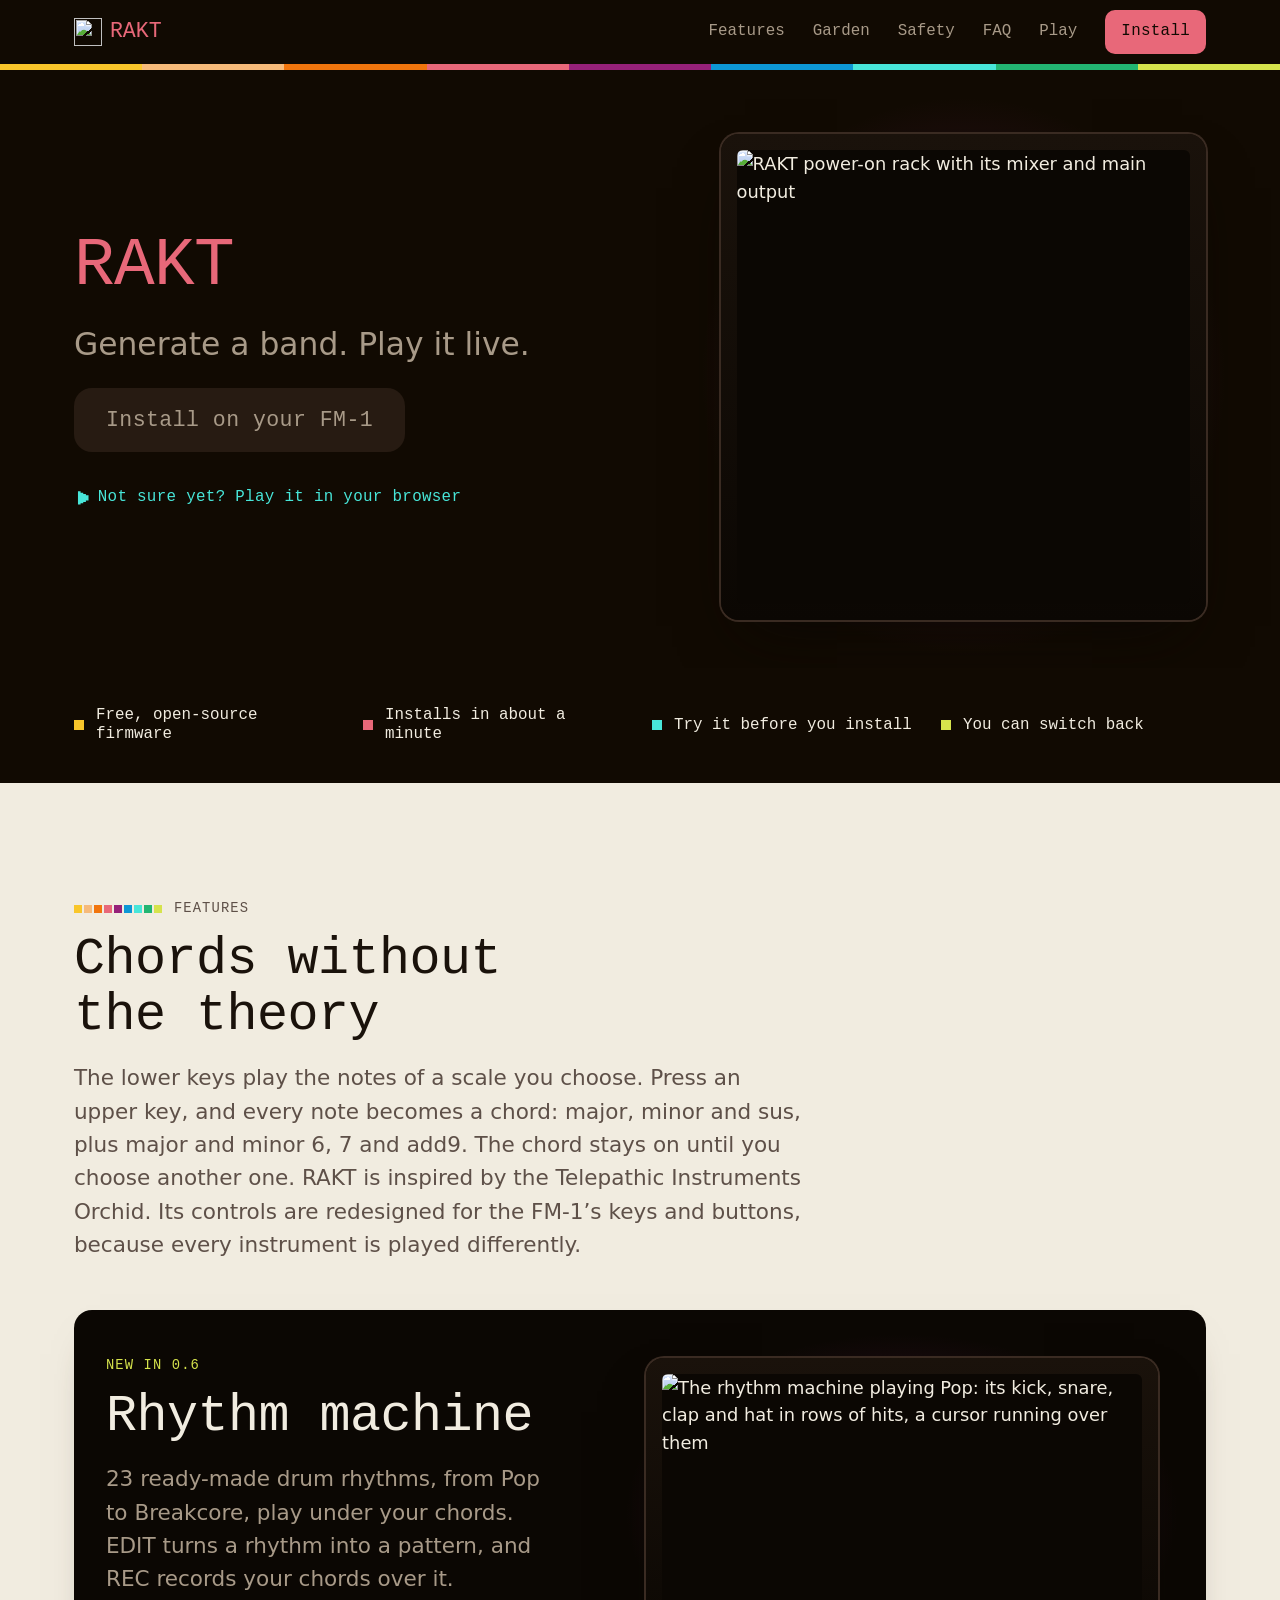
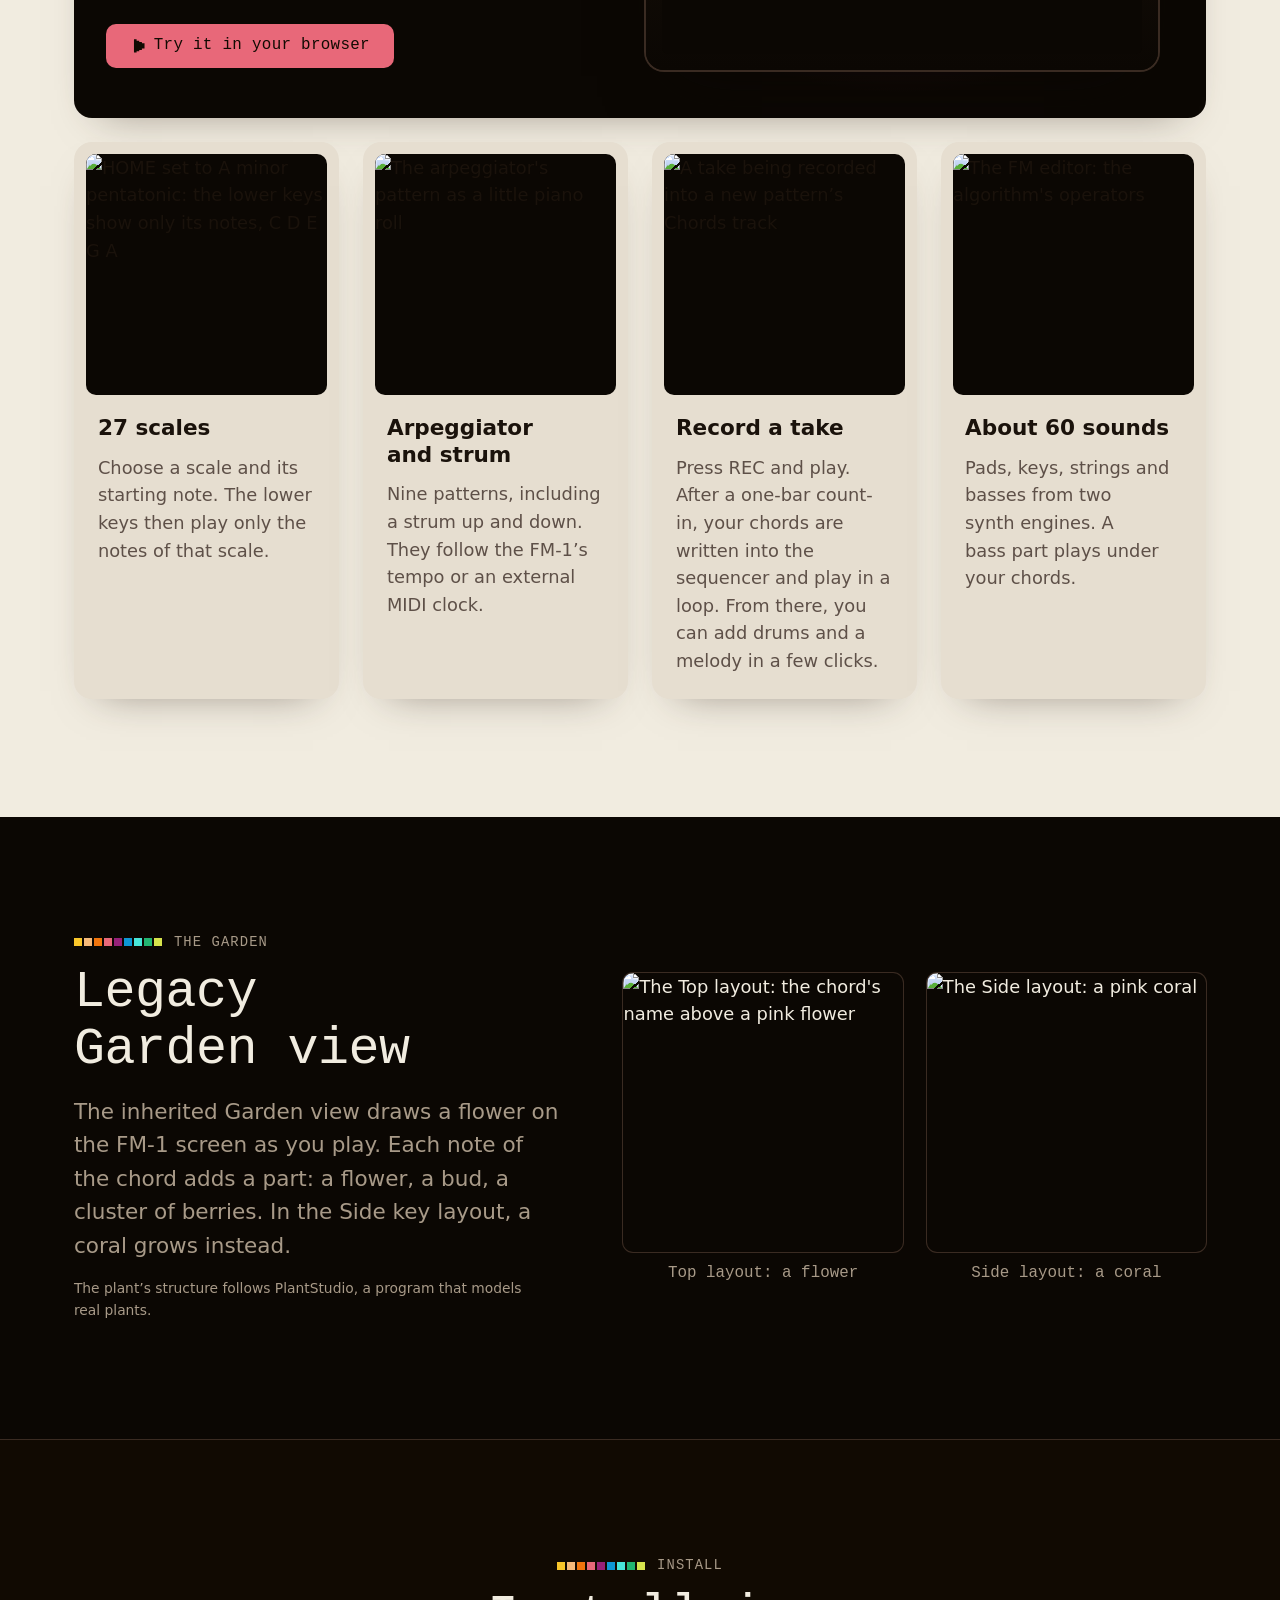
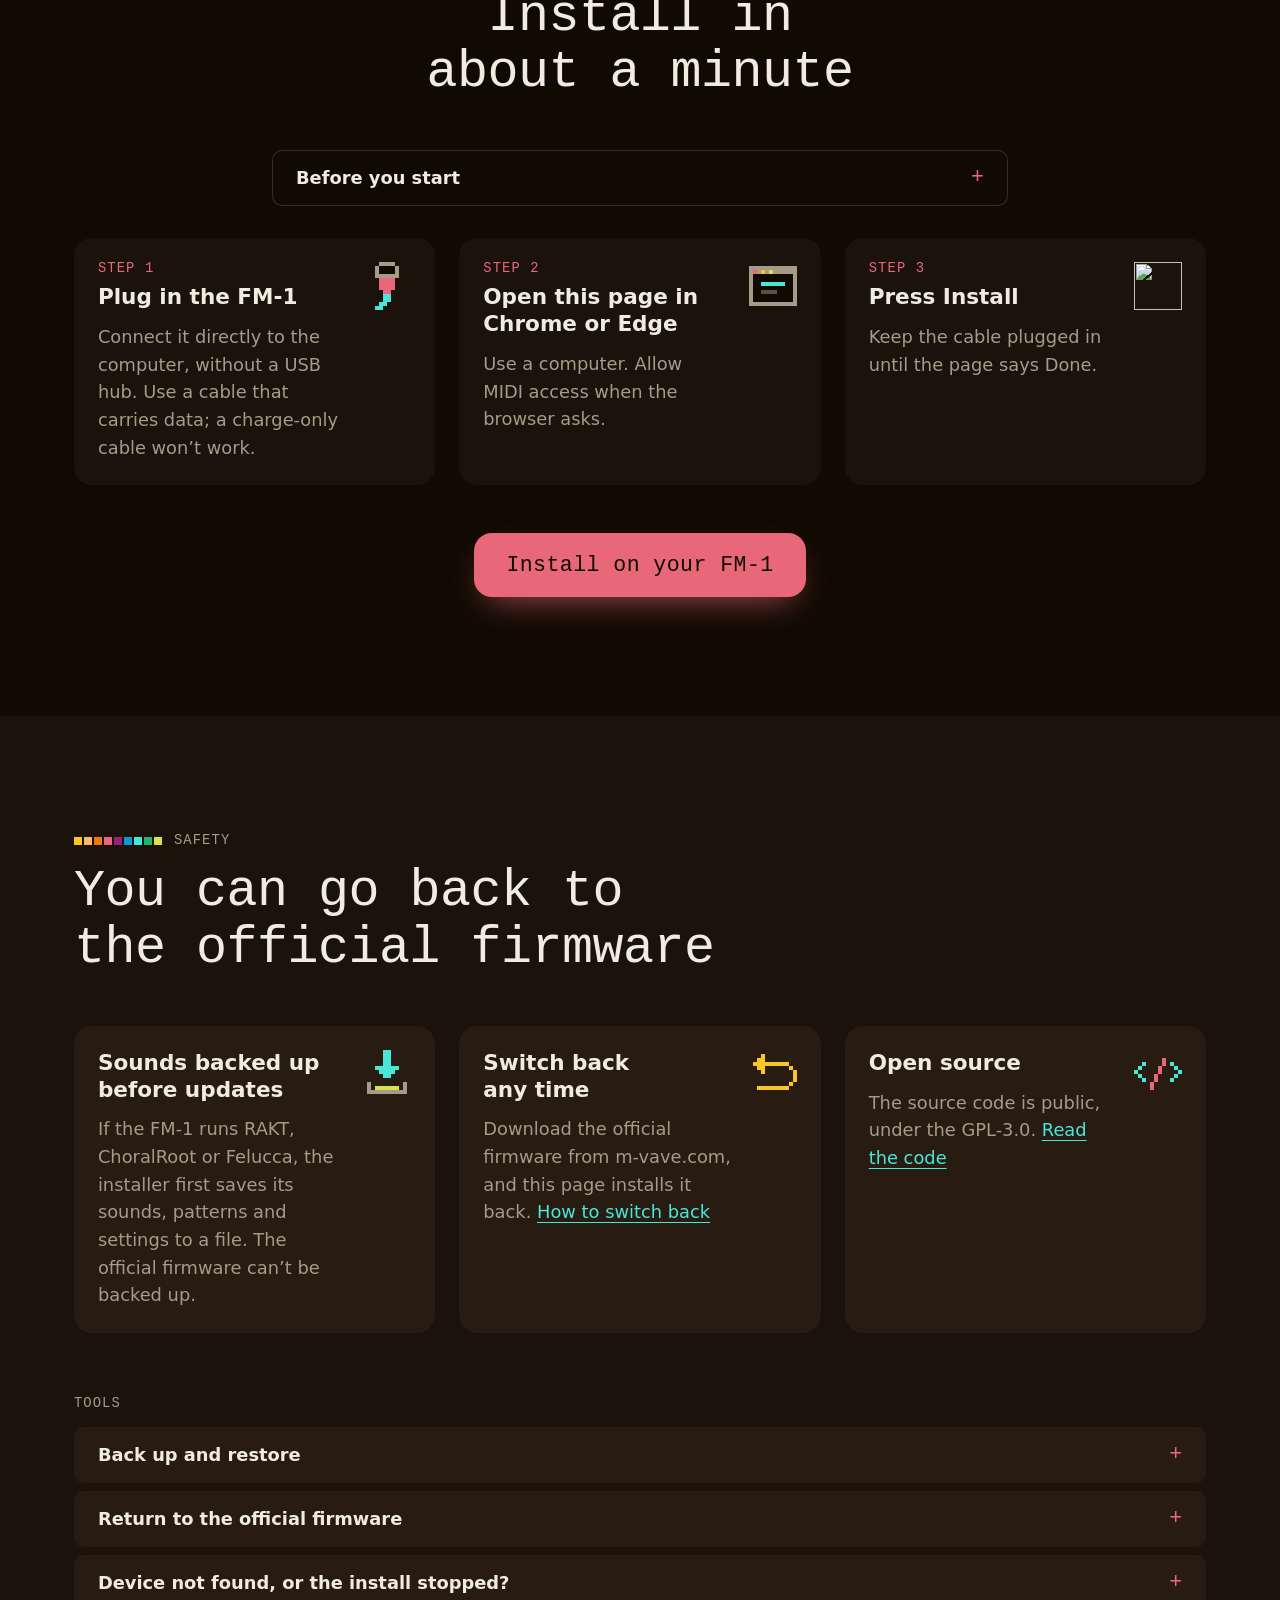
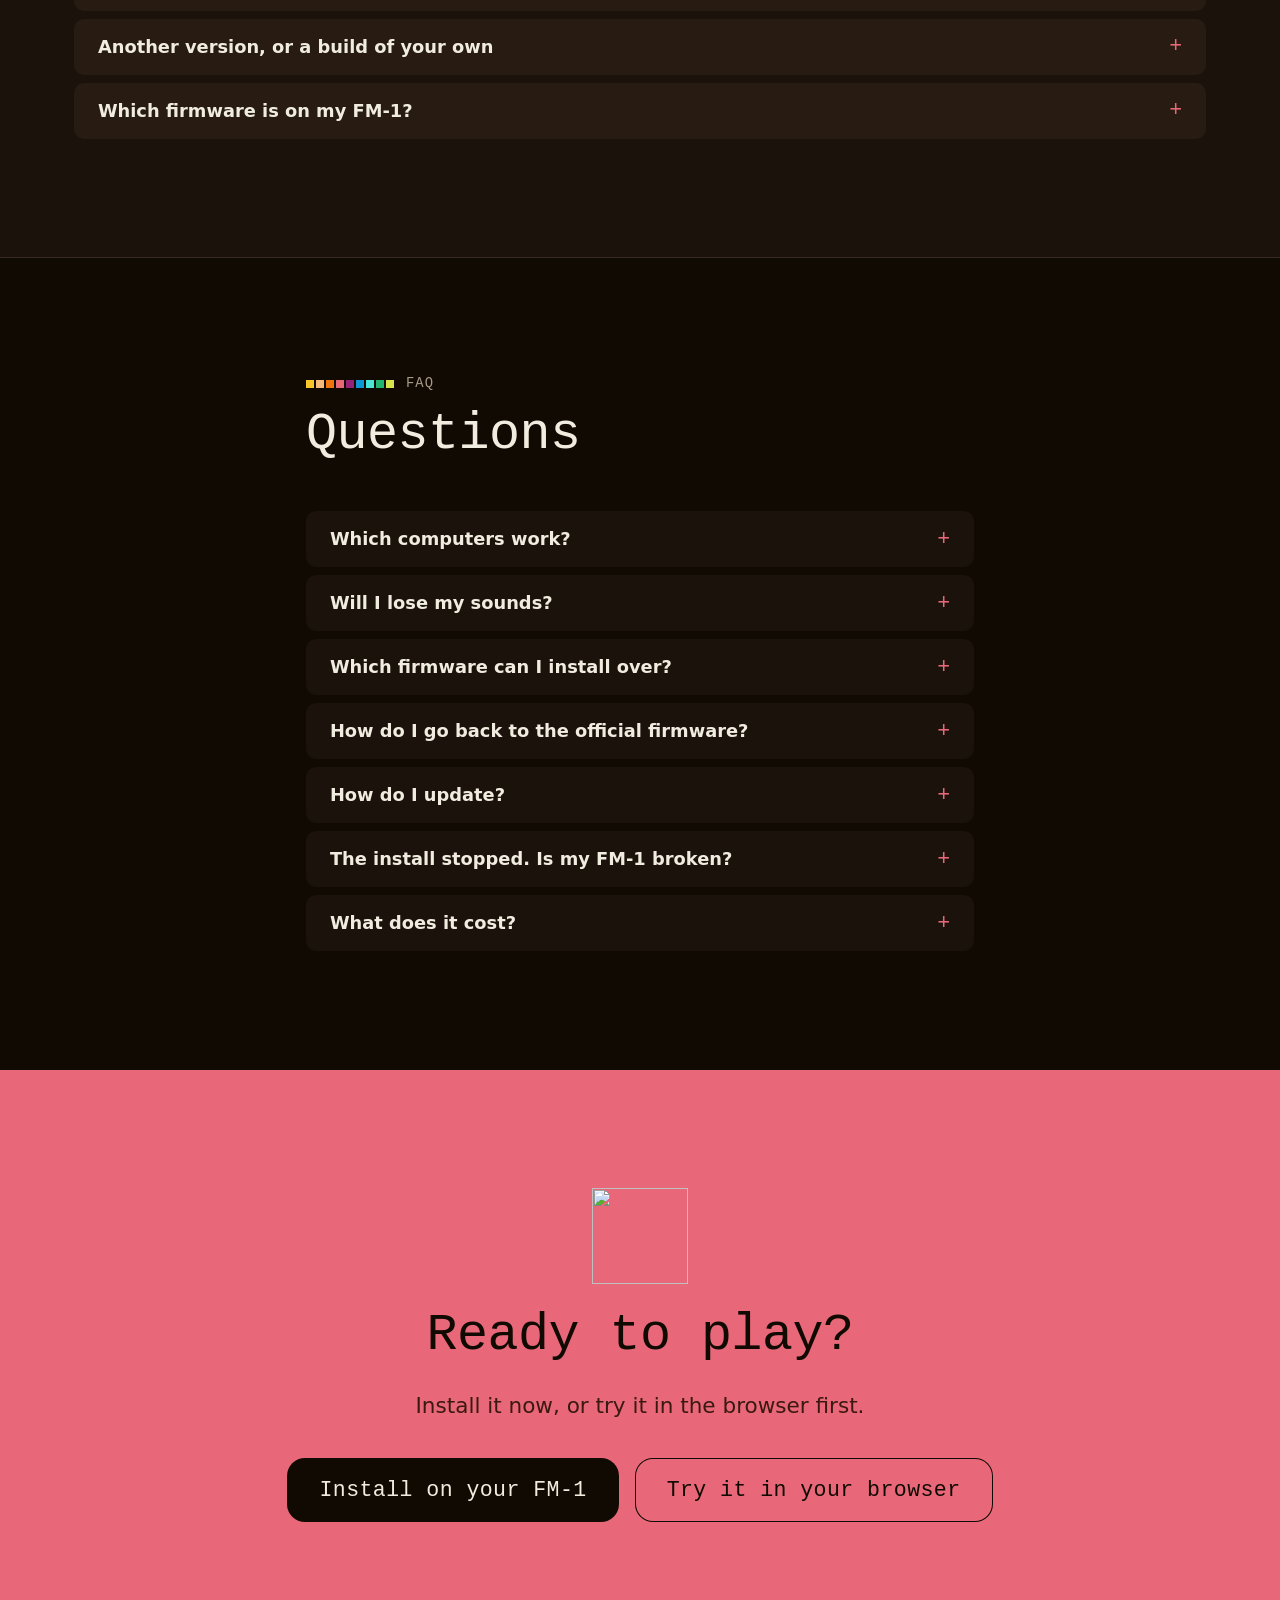
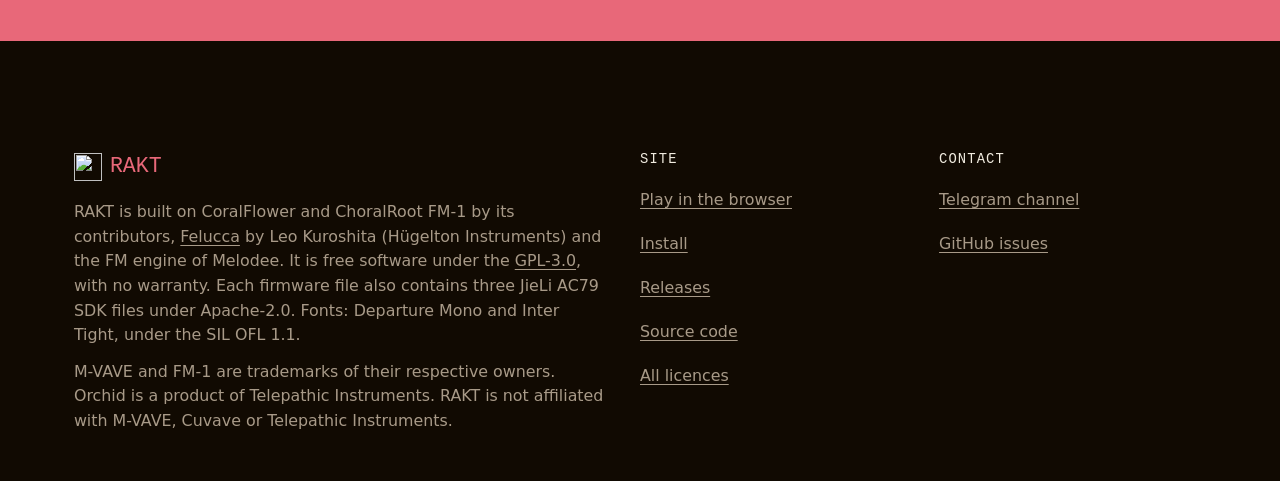
==== commit d74ade18: "Prepare RAKT 0.1.6 and refresh the band performance copy" ====
--- a/web/index.html
+++ b/web/index.html
@@ -16,11 +16,11 @@
 <head>
 <meta charset="utf-8">
 <meta name="viewport" content="width=device-width, initial-scale=1">
-<title>RAKT: chord firmware for the M-VAVE FM-1</title>
-<meta name="description" content="RAKT makes the M-VAVE FM-1 an instrument for chords, with live chord guides, drums and editable progressions. It’s free and open source, and it installs from your browser in about a minute.">
+<title>RAKT · Generate a band. Play it live.</title>
+<meta name="description" content="Generate a band on the M-VAVE FM-1. Four parts stay in sync and play off each other. Perform with the band in GLO Live.">
 <meta name="theme-color" content="#110A02">
-<meta property="og:title" content="RAKT: chord firmware for the M-VAVE FM-1">
-<meta property="og:description" content="Your M-VAVE FM-1, made for chords. Explore chords, drums and your own phrases. Free and open source.">
+<meta property="og:title" content="RAKT · Generate a band. Play it live.">
+<meta property="og:description" content="Generate a band on the M-VAVE FM-1. Four parts stay in sync and play off each other. Perform with the band in GLO Live.">
 <meta property="og:image" content="images/rakt-boot/boot.gif">
 <link rel="icon" href="favicon.svg" type="image/svg+xml">
 <link rel="icon" href="favicon-32.png" sizes="32x32" type="image/png">
@@ -52,7 +52,7 @@
     <div class="container hero__grid">
       <div class="hero__pitch">
         <h1 class="display-1" id="hero-title" tabindex="-1"><span class="brand-a">RAKT</span></h1>
-        <p class="hero__lead">Your M-VAVE&nbsp;FM-1, made for chords.</p>
+        <p class="hero__lead">Generate a band. Play it live.</p>
         <div class="installer">
           <button class="btn btn--primary btn--lg" id="go" type="button" disabled>Install on your FM-1</button>
           <p class="installer__ver" id="ver"></p>
